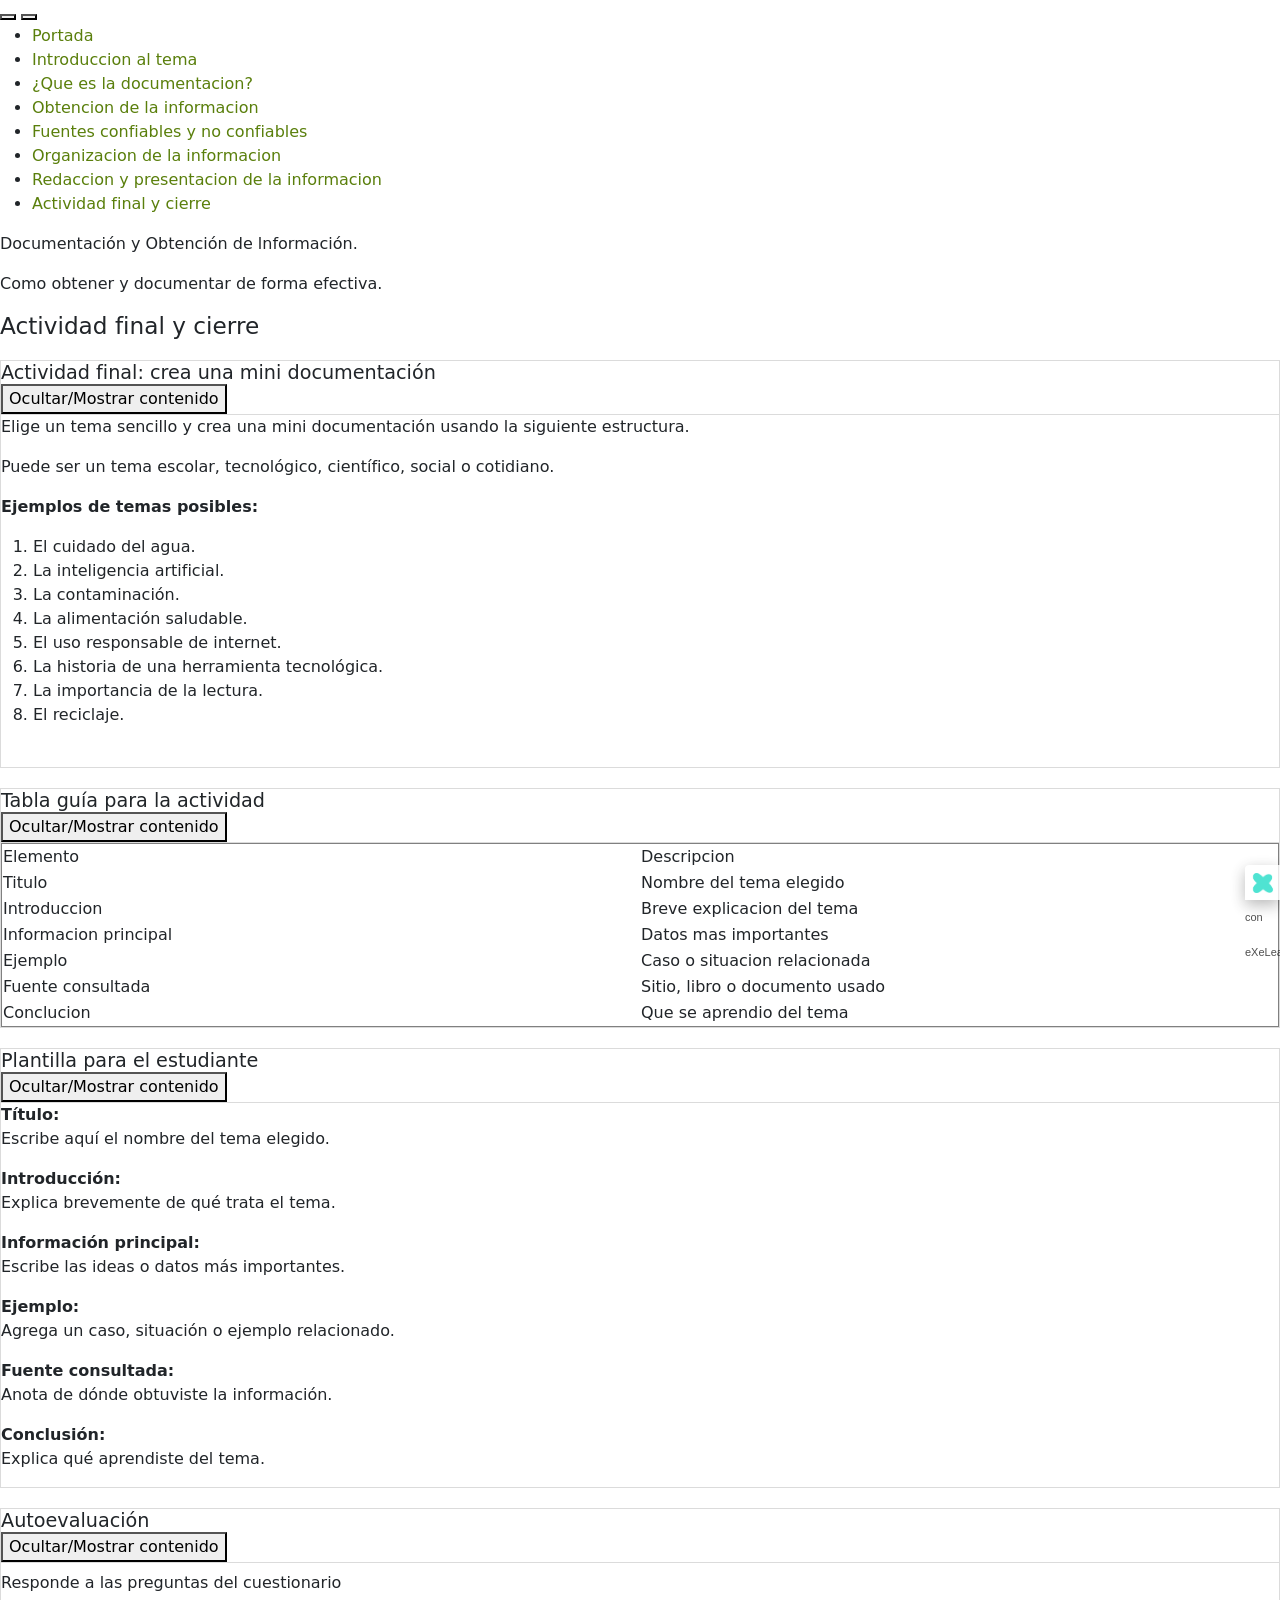
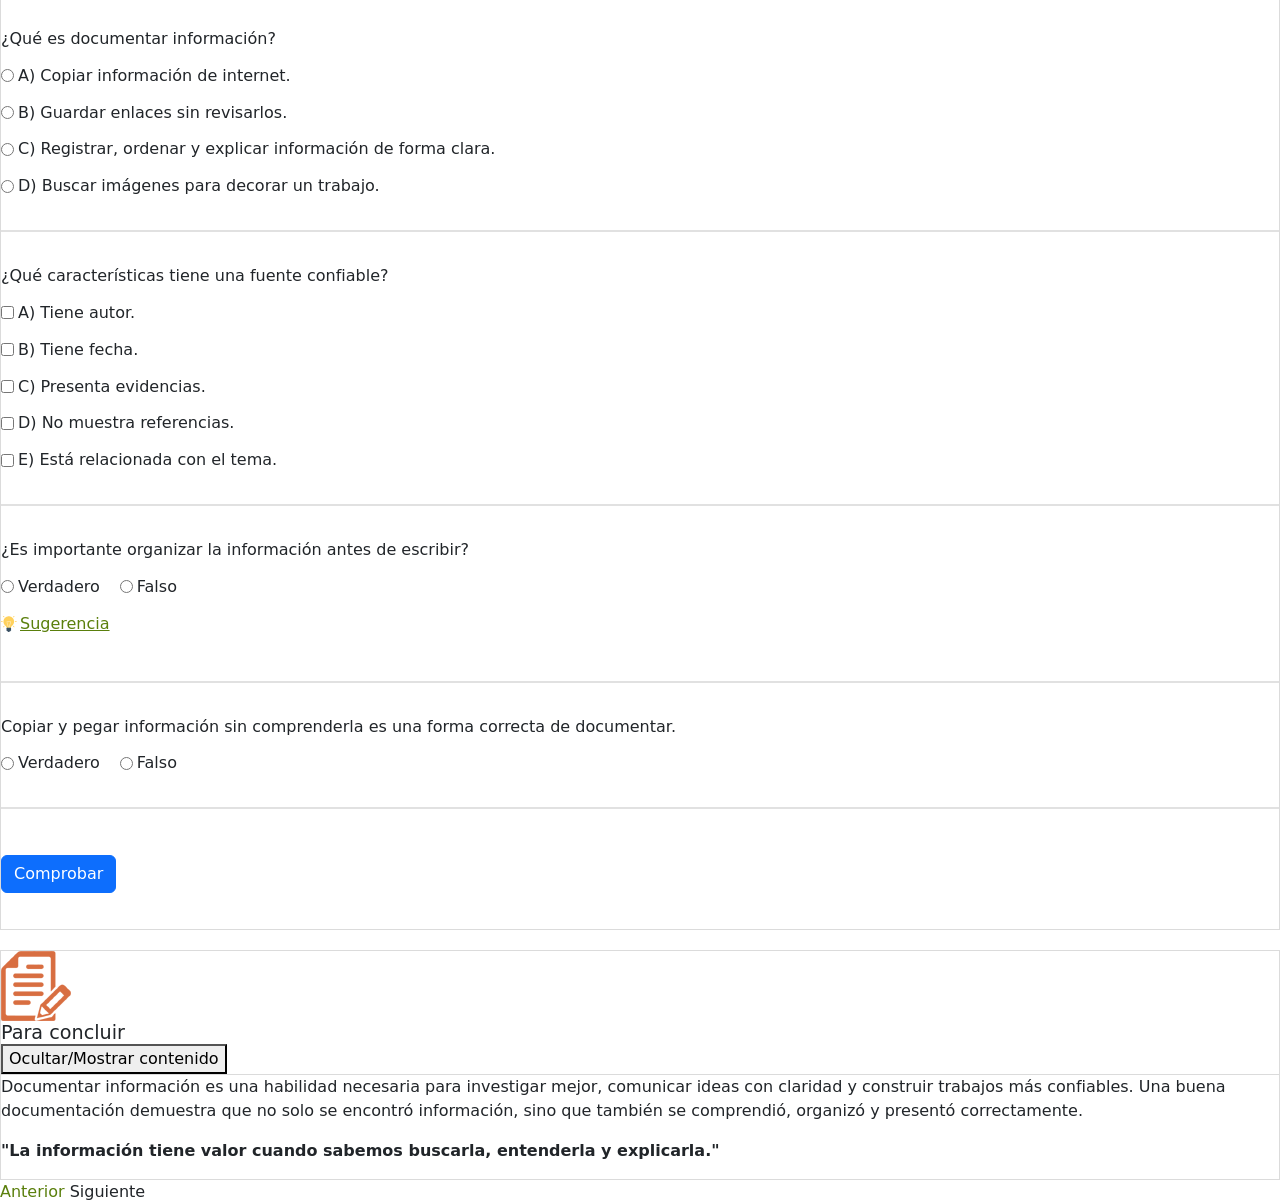
==== html/actividad-final-y-cierre.html @ b22959d7 "first commit" ====
<!DOCTYPE html>
<html lang="es" id="exe-page-1780616570704-4vpmzthog">
<head>
<meta charset="utf-8">
<meta name="generator" content="eXeLearning v4.0.0">
<meta name="viewport" content="width=device-width, initial-scale=1">
<title>Actividad final y cierre | Documentación y Obtención de lnformación. </title>
<link rel="icon" type="image/x-icon" href="../libs/favicon.ico">
<meta name="description" content="Explicar la importancia de la documentación y la obtención de información, mostrando cómo identificar fuentes confiables, organizar datos relevantes y transformar la información encontrada en conocimiento útil.">
<script>document.querySelector("html").classList.add("js");</script><script src="../libs/jquery/jquery.min.js"> </script><script src="../libs/common_i18n.js"> </script><script src="../libs/common.js"> </script><script src="../libs/exe_export.js"> </script><script src="../libs/bootstrap/bootstrap.bundle.min.js"> </script><link rel="stylesheet" href="../libs/bootstrap/bootstrap.min.css">
<script src="../idevices/text/text.js"></script><link rel="stylesheet" href="../idevices/text/text.css">
<script src="../idevices/form/form.js"></script><link rel="stylesheet" href="../idevices/form/form.css">
<link rel="stylesheet" href="../content/css/base.css"><script src="../theme/style.js"> </script><link rel="stylesheet" href="../theme/style.css">
</head>
<body class="exe-export exe-web-site">
<script>document.body.className+=" js"</script>
<div class="exe-content exe-export pre-js siteNav-hidden"><a href="#page-1780616570704-4vpmzthog" id="skipNav">Skip to content</a> <nav id="siteNav">
<ul>
<li> <a href="../index.html" class="main-node no-ch">Portada</a>
</li>
<li> <a href="../html/introduccion-al-tema.html" class="no-ch">Introduccion al tema</a>
</li>
<li> <a href="../html/que-es-la-documentacion.html" class="no-ch">¿Que es la documentacion?</a>
</li>
<li> <a href="../html/obtencion-de-la-informacion.html" class="no-ch">Obtencion de la informacion</a>
</li>
<li> <a href="../html/fuentes-confiables-y-no-confiables.html" class="no-ch">Fuentes confiables y no confiables</a>
</li>
<li> <a href="../html/organizacion-de-la-informacion.html" class="no-ch">Organizacion de la informacion</a>
</li>
<li> <a href="../html/redaccion-y-presentacion-de-la-informacion.html" class="no-ch">Redaccion y presentacion de la informacion</a>
</li>
<li class="active"> <a href="../html/actividad-final-y-cierre.html" class="active no-ch">Actividad final y cierre</a>
</li>
</ul>
</nav><main id="page-1780616570704-4vpmzthog" class="page"> 
<header class="main-header">
<div class="package-header"><p class="package-title">Documentación y Obtención de lnformación. </p>
<p class="package-subtitle">Como obtener y documentar de forma efectiva. </p></div>
<div class="page-header"><h1 class="page-title">Actividad final y cierre</h1></div>
</header><div id="page-content-page-1780616570704-4vpmzthog" class="page-content">
<article id="block-1780633605404-v52jnptwv" class="box">
<header class="box-head no-icon">
<h1 class="box-title">Actividad final: crea una mini documentación</h1>
<button class="box-toggle box-toggle-on" title="Toggle content">
<span>Toggle content</span>
</button></header>
<div class="box-content">
<div id="idevice-1780633605403-porc9gojo" class="idevice_node text" data-idevice-path="../idevices/text/" data-idevice-type="text" data-idevice-component-type="json" data-idevice-json-data="{&quot;ideviceId&quot;:&quot;idevice-1780633605403-porc9gojo&quot;}">
<div class="exe-text-template">
    <p>Elige un tema sencillo y crea una mini documentación usando la siguiente estructura.</p>
<p>Puede ser un tema escolar, tecnológico, científico, social o cotidiano.</p>
<p><strong>Ejemplos de temas posibles:</strong></p>
<ol>
<li>El cuidado del agua.</li>
<li>La inteligencia artificial.</li>
<li>La contaminación.</li>
<li>La alimentación saludable.</li>
<li>El uso responsable de internet.</li>
<li>La historia de una herramienta tecnológica.</li>
<li>La importancia de la lectura.</li>
<li>El reciclaje.<br /> </li>
</ol>
</div>
</div>
</div>
</article><article id="block-1780633680392-smtn3oylp" class="box">
<header class="box-head no-icon">
<h1 class="box-title">Tabla guía para la actividad</h1>
<button class="box-toggle box-toggle-on" title="Toggle content">
<span>Toggle content</span>
</button></header>
<div class="box-content">
<div id="idevice-1780633680384-37hdh3g3k" class="idevice_node text" data-idevice-path="../idevices/text/" data-idevice-type="text" data-idevice-component-type="json" data-idevice-json-data="{&quot;ideviceId&quot;:&quot;idevice-1780633680384-37hdh3g3k&quot;}">
<div class="exe-text-template">
    <table style="width: 100%;" border="1">
<tbody>
<tr>
<td style="width: 49.9147%;">Elemento</td>
<td style="width: 49.9147%;">Descripcion</td>
</tr>
<tr>
<td style="width: 49.9147%;">Titulo</td>
<td style="width: 49.9147%;">Nombre del tema elegido</td>
</tr>
<tr>
<td style="width: 49.9147%;">Introduccion</td>
<td style="width: 49.9147%;">Breve explicacion del tema</td>
</tr>
<tr>
<td style="width: 49.9147%;">Informacion principal</td>
<td style="width: 49.9147%;">Datos mas importantes</td>
</tr>
<tr>
<td style="width: 49.9147%;">Ejemplo</td>
<td style="width: 49.9147%;">Caso o situacion relacionada</td>
</tr>
<tr>
<td style="width: 49.9147%;">Fuente consultada</td>
<td style="width: 49.9147%;">Sitio, libro o documento usado</td>
</tr>
<tr>
<td style="width: 49.9147%;">Conclucion</td>
<td style="width: 49.9147%;">Que se aprendio del tema</td>
</tr>
</tbody>
</table>
</div>
</div>
</div>
</article><article id="block-1780633797074-uyuqo68bj" class="box">
<header class="box-head no-icon">
<h1 class="box-title">Plantilla para el estudiante</h1>
<button class="box-toggle box-toggle-on" title="Toggle content">
<span>Toggle content</span>
</button></header>
<div class="box-content">
<div id="idevice-1780633797073-jsxhlzqa9" class="idevice_node text" data-idevice-path="../idevices/text/" data-idevice-type="text" data-idevice-component-type="json" data-idevice-json-data="{&quot;ideviceId&quot;:&quot;idevice-1780633797073-jsxhlzqa9&quot;}">
<div class="exe-text-template">
    <p><strong>Título:</strong><br />Escribe aquí el nombre del tema elegido.</p>
<p><strong>Introducción:</strong><br />Explica brevemente de qué trata el tema.</p>
<p><strong>Información principal:</strong><br />Escribe las ideas o datos más importantes.</p>
<p><strong>Ejemplo:</strong><br />Agrega un caso, situación o ejemplo relacionado.</p>
<p><strong>Fuente consultada:</strong><br />Anota de dónde obtuviste la información.</p>
<p><strong>Conclusión:</strong><br />Explica qué aprendiste del tema.</p>
</div>
</div>
</div>
</article><article id="block-1780633851874-mj1jime3n" class="box">
<header class="box-head no-icon">
<h1 class="box-title">Autoevaluación</h1>
<button class="box-toggle box-toggle-on" title="Toggle content">
<span>Toggle content</span>
</button></header>
<div class="box-content">
<div id="idevice-1780633851871-ic6fffc91" class="idevice_node form" data-idevice-path="../idevices/form/" data-idevice-type="form" data-idevice-component-type="json" data-idevice-json-data="{&quot;ideviceId&quot;:&quot;idevice-1780633851871-ic6fffc91&quot;,&quot;evaluation&quot;:false,&quot;evaluationID&quot;:&quot;a6e4c519-b3cd-446b-b4f0-3c8caa23bd8f&quot;,&quot;repeatActivity&quot;:true,&quot;isScorm&quot;:0,&quot;textButtonScorm&quot;:&quot;Guardar la puntuación&quot;,&quot;weighted&quot;:100,&quot;msgs&quot;:{&quot;msgScoreScorm&quot;:&quot;La puntuación no se puede guardar porque esta página no forma parte  de un paquete SCORM.&quot;,&quot;msgYouScore&quot;:&quot;Tu puntuación es&quot;,&quot;msgScore&quot;:&quot;Puntuación&quot;,&quot;msgWeight&quot;:&quot;Peso&quot;,&quot;msgYouLastScore&quot;:&quot;La última puntuación guardada es&quot;,&quot;msgOnlySaveScore&quot;:&quot;¡Solo puede guardar la puntuación una vez!&quot;,&quot;msgOnlySave&quot;:&quot;Solo puede guardar una vez&quot;,&quot;msgOnlySaveAuto&quot;:&quot;Su puntuación se guardará después de cada pregunta. Solo puede jugar una vez.&quot;,&quot;msgSaveAuto&quot;:&quot;Su puntuación se guardará automáticamente después de cada pregunta.&quot;,&quot;msgSeveralScore&quot;:&quot;Puede guardar la puntuación tantas veces como quiera&quot;,&quot;msgPlaySeveralTimes&quot;:&quot;Puede realizar esta actividad cuantas veces quiera&quot;,&quot;msgActityComply&quot;:&quot;Ya ha realizado esta actividad.&quot;,&quot;msgUncompletedActivity&quot;:&quot;Actividad no completada&quot;,&quot;msgSuccessfulActivity&quot;:&quot;Actividad superada. Puntuación: %s&quot;,&quot;msgUnsuccessfulActivity&quot;:&quot;Actividad no superada. Puntuación: %s&quot;,&quot;msgTypeGame&quot;:&quot;Formulario&quot;,&quot;msgStartGame&quot;:&quot;Pulsa aquí para empezar&quot;,&quot;msgTime&quot;:&quot;Tiempo por pregunta&quot;,&quot;msgSaveScore&quot;:&quot;Guardar la puntuación&quot;,&quot;msgResult&quot;:&quot;Resultado&quot;,&quot;msgCheck&quot;:&quot;Comprobar&quot;,&quot;msgReset&quot;:&quot;Reiniciar&quot;,&quot;msgShowAnswers&quot;:&quot;Mostrar respuestas&quot;,&quot;msgTestResultPass&quot;:&quot;¡Felicidades! Has pasado la prueba&quot;,&quot;msgTestResultNotPass&quot;:&quot;Lo siento. Has fallado la prueba&quot;,&quot;msgTrueFalseHelp&quot;:&quot;Di si la afirmación es verdadera o falsa&quot;,&quot;msgDropdownHelp&quot;:&quot;Elige la respuesta correcta entre las opciones propuestas&quot;,&quot;msgFillHelp&quot;:&quot;Rellena los espacios en blanco con la palabra apropiada&quot;,&quot;msgSingleSelectionHelp&quot;:&quot;Opción múltiple con solo una respuesta correcta&quot;,&quot;msgMultipleSelectionHelp&quot;:&quot;Opción múltiple con varias respuestas correctas&quot;,&quot;msgPlayStart&quot;:&quot;Pulsa aquí para empezar&quot;,&quot;msgTrue&quot;:&quot;Verdadero&quot;,&quot;msgFalse&quot;:&quot;Falso&quot;,&quot;msgNext&quot;:&quot;Siguiente&quot;,&quot;msgPrevious&quot;:&quot;Anterior&quot;,&quot;msgSuggestion&quot;:&quot;Sugerencia&quot;},&quot;id&quot;:&quot;idevice-1780633851871-ic6fffc91&quot;,&quot;questionsRandom&quot;:false,&quot;percentageQuestions&quot;:&quot;100&quot;,&quot;time&quot;:&quot;0&quot;,&quot;eXeFormInstructions&quot;:&quot;&lt;p&gt;Responde a las preguntas del cuestionario&lt;/p&gt;&quot;,&quot;questionsData&quot;:[{&quot;id&quot;:&quot;1780634004668-GSTP7&quot;,&quot;activityType&quot;:&quot;selection&quot;,&quot;baseText&quot;:&quot;&lt;p&gt;¿Qué es documentar información?&lt;/p&gt;&quot;,&quot;feedbackRight&quot;:&quot;Correcto. Documentar implica dar orden, claridad y sentido a la información.&quot;,&quot;feedbackWrong&quot;:&quot;Vuelve a revisar tu respuesta, recuerda que no debes guardar enlaces sin revisar, no solo importa decorar y no debes solo copiar informacion de internet&quot;,&quot;suggestion&quot;:&quot;&quot;,&quot;wrongAnswersValue&quot;:&quot;&quot;,&quot;selectionType&quot;:&quot;single&quot;,&quot;answers&quot;:[{&quot;0&quot;:false,&quot;1&quot;:&quot;A) Copiar información de internet.&quot;},{&quot;0&quot;:false,&quot;1&quot;:&quot;B) Guardar enlaces sin revisarlos.&quot;},{&quot;0&quot;:true,&quot;1&quot;:&quot;C) Registrar, ordenar y explicar información de forma clara.&quot;},{&quot;0&quot;:false,&quot;1&quot;:&quot;D) Buscar imágenes para decorar un trabajo.&quot;}],&quot;answer&quot;:&quot;1&quot;,&quot;capitalization&quot;:false,&quot;strict&quot;:false,&quot;order&quot;:0,&quot;customScore&quot;:1,&quot;time&quot;:0},{&quot;id&quot;:&quot;1780634494526-MHH4R&quot;,&quot;activityType&quot;:&quot;selection&quot;,&quot;baseText&quot;:&quot;&lt;p&gt;¿Qué características tiene una fuente confiable?&lt;/p&gt;&quot;,&quot;feedbackRight&quot;:&quot;Exacto, Una fuente confiable permite verificar la información y entender de dónde proviene.&quot;,&quot;feedbackWrong&quot;:&quot;Recuerda, debes poder verificar de donde sacaste la informacion, y debes saber quien es el autor de esa informacion&quot;,&quot;suggestion&quot;:&quot;&quot;,&quot;wrongAnswersValue&quot;:&quot;&quot;,&quot;selectionType&quot;:&quot;multiple&quot;,&quot;answers&quot;:[{&quot;0&quot;:true,&quot;1&quot;:&quot;A) Tiene autor.&quot;},{&quot;0&quot;:true,&quot;1&quot;:&quot;B) Tiene fecha.&quot;},{&quot;0&quot;:true,&quot;1&quot;:&quot;C) Presenta evidencias.&quot;},{&quot;0&quot;:false,&quot;1&quot;:&quot;D) No muestra referencias.&quot;},{&quot;0&quot;:true,&quot;1&quot;:&quot;E) Está relacionada con el tema.&quot;}],&quot;answer&quot;:&quot;1&quot;,&quot;capitalization&quot;:false,&quot;strict&quot;:false,&quot;order&quot;:0,&quot;customScore&quot;:1,&quot;time&quot;:0},{&quot;id&quot;:&quot;1780634597652-X29CC&quot;,&quot;activityType&quot;:&quot;true-false&quot;,&quot;baseText&quot;:&quot;&lt;p&gt;¿Es importante organizar la información antes de escribir?&lt;/p&gt;&quot;,&quot;feedbackRight&quot;:&quot;Exacto, una  buena documentacion organiza su informacion de forma entendible&quot;,&quot;feedbackWrong&quot;:&quot;Recuerda que debemos organizar la informacion documentada de forma entendible&quot;,&quot;suggestion&quot;:&quot;una buena documentacion pasa por un proceso clave en el cual le damos forma en una estructura.&quot;,&quot;wrongAnswersValue&quot;:&quot;&quot;,&quot;selectionType&quot;:&quot;single&quot;,&quot;answers&quot;:[],&quot;answer&quot;:&quot;0&quot;,&quot;capitalization&quot;:false,&quot;strict&quot;:false,&quot;order&quot;:0,&quot;customScore&quot;:1,&quot;time&quot;:0},{&quot;id&quot;:&quot;1780634646083-YMS5B&quot;,&quot;activityType&quot;:&quot;true-false&quot;,&quot;baseText&quot;:&quot;&lt;p&gt;Copiar y pegar información sin comprenderla es una forma correcta de documentar.&lt;/p&gt;&quot;,&quot;feedbackRight&quot;:&quot;Documentar requiere comprender, explicar con palabras propias y mencionar las fuentes utilizadas.&quot;,&quot;feedbackWrong&quot;:&quot;Documentar requiere comprender, explicar con palabras propias y mencionar las fuentes utilizadas.&quot;,&quot;suggestion&quot;:&quot;&quot;,&quot;wrongAnswersValue&quot;:&quot;&quot;,&quot;selectionType&quot;:&quot;single&quot;,&quot;answers&quot;:[],&quot;answer&quot;:&quot;0&quot;,&quot;capitalization&quot;:false,&quot;strict&quot;:false,&quot;order&quot;:0,&quot;customScore&quot;:1,&quot;time&quot;:0}],&quot;passRate&quot;:5,&quot;addBtnAnswers&quot;:true,&quot;eXeIdeviceTextAfter&quot;:&quot;&quot;,&quot;showSlider&quot;:false}" data-idevice-template="form.html">
<div class="exe-form-container">
  <div class="game-evaluation-ids js-hidden" data-id="idevice-1780633851871-ic6fffc91" data-evaluationb="false" data-evaluationid="a6e4c519-b3cd-446b-b4f0-3c8caa23bd8f"></div>
            <div id="frmMainContainer-idevice-1780633851871-ic6fffc91" class="form-IDevice" data-id="idevice-1780633851871-ic6fffc91">
                <div class="form-Data js-hidden">{}</div>
                <div class="form-instructions"><p>Responde a las preguntas del cuestionario</p></div>
                <div class="FRMP-GameScoreBoard" style="display:none;">
                    <div>
                        <strong><span class="sr-av">Tiempo por pregunta:</span></strong>
                        <span id="frmPTime-idevice-1780633851871-ic6fffc91">00:00</span>
                    </div>
                </div>
                <div class="FRMP-StartGame" id="frmStartGameDiv-idevice-1780633851871-ic6fffc91" style="display:none;">
                      <button  id="frmStartGame-idevice-1780633851871-ic6fffc91" type="button" class="btn btn-primary">Pulsa aquí para empezar</button>
                </div>
                <div class="form-body" id="frmBody-idevice-1780633851871-ic6fffc91" style="display:block;">
                    <div class="FRMP-Questions">
                        <div id="form-questions-idevice-1780633851871-ic6fffc91" > </div>
                        <div id="frmCover-idevice-1780633851871-ic6fffc91" class="FRMP-Cover"> </div>
                    </div>
                    <div id="resultsContainer-idevice-1780633851871-ic6fffc91" class="form-results-container inline">
                        <div id="form-score-idevice-1780633851871-ic6fffc91" class="score-text">Puntuación.</div>
                        <div id="form-result-test-idevice-1780633851871-ic6fffc91" class="score-text phrase-score"></div>
                    </div>
                    <div class="form-buttons-container inline">
                        <input id="form-button-check-idevice-1780633851871-ic6fffc91" class="btn btn-primary" type="button" value="Comprobar"
                            data-id="idevice-1780633851871-ic6fffc91" data-pass-rate="" />
                        <input id="form-button-reset-idevice-1780633851871-ic6fffc91" type="button" value="Reiniciar"
                            data-id="idevice-1780633851871-ic6fffc91" class="btn btn-primary"  style="display:none" />
                        <input id="form-button-show-answers-idevice-1780633851871-ic6fffc91" class="btn btn-primary" type="button" value="Mostrar respuestas"
                            data-id="idevice-1780633851871-ic6fffc91" style="display: " />

                    </div>
                </div>
                <div class="Games-BottonContainer">
                    <div class="Games-GetScore">
                        <input id="frmPSendScore-idevice-1780633851871-ic6fffc91" type="button" value="Guardar la puntuación" class="feedbackbutton Games-SendScore" style="display:none"/> <span class="Games-RepeatActivity"></span>
                    </div>
                </div>
                
            </div>
            <div class="questionsMedia" style="display:none"></div>
            
</div>
</div>
</div>
</article><article id="block-1780634695864-8isxln96o" class="box">
<header class="box-head">
<div class="box-icon exe-icon">
<img src="../theme/icons/activity.png" alt="">
</div>
<h1 class="box-title">Para concluir</h1>
<button class="box-toggle box-toggle-on" title="Toggle content">
<span>Toggle content</span>
</button></header>
<div class="box-content">
<div id="idevice-1780634695862-pba7g5p6n" class="idevice_node text" data-idevice-path="../idevices/text/" data-idevice-type="text" data-idevice-component-type="json" data-idevice-json-data="{&quot;ideviceId&quot;:&quot;idevice-1780634695862-pba7g5p6n&quot;}">
<div class="exe-text-template">
    <p>Documentar información es una habilidad necesaria para investigar mejor, comunicar ideas con claridad y construir trabajos más confiables. Una buena documentación demuestra que no solo se encontró información, sino que también se comprendió, organizó y presentó correctamente.</p>
<p><strong>"La información tiene valor cuando sabemos buscarla, entenderla y explicarla."</strong></p>
</div>
</div>
</div>
</article>
</div></main><div class="nav-buttons">
<a href="../html/redaccion-y-presentacion-de-la-informacion.html" title="Anterior" class="nav-button nav-button-left"><span>Anterior</span></a>
<span class="nav-button nav-button-right" aria-hidden="true"><span>Siguiente</span></span>
</div>
<footer id="siteFooter"><div id="siteFooterContent"></div></footer>
</div>
<p id="made-with-eXe"> <a href="https://exelearning.net/" target="_blank" rel="noopener"> <span>Creado con eXeLearning <span>(nueva ventana)</span></span></a></p>
</body>
</html>
---- idevices/text/text.css ----
/* Text iDevice (export CSS) */
.exe-text-activity > div {
    display: flow-root;
}

.exe-text-activity div.inline {
    display: flex;
}

.exe-text-activity div.inline dt {
    margin: 0 0 0 auto;
}

.exe-text-activity div.inline dd {
    margin-left: 10px;
}

.idevice_node.text .iDevice_buttons.feedback-button {
    margin-bottom: 1em;
}
---- idevices/form/form.css ----
/* Form iDevice (export CSS) */

.form-IDevice .inline {
    display: flex;
    justify-content: flex-start;
    align-items: center;
}

.true-false-radio-buttons-container,
.button-response-form {
    margin-top: 0.8em;
}

.form-IDevice .QuestionLabel_actionButton {
    display: none;
}

.form-IDevice .form-instructions {
    margin-top: .5em;
    overflow: auto;
}

.form-IDevice .form-buttons-container {
    margin-top: 10px;
    padding-top: 20px;
    padding-bottom: 20px;
    display: flex;
    justify-content: flex-start;
    align-items: center;
    gap: 0.6em;
}

.form-IDevice .form-results-container {
    padding: 5px 60px 5px;
    justify-content: center;
    flex-direction: row;
    align-items: center;
    flex-wrap: wrap;
    gap: 0.5em;
    font-size: 18px;
}

.form-IDevice ul.FRMP-PREVIEW {
    min-height: 50px;
    list-style-type: none;
    padding: 0;
    margin: 0;
}

.form-IDevice ul.FRMP-PREVIEW>li {
    padding: 0;
    margin: .5em 0;
}



.form-IDevice ul.FRMP-PREVIEW .FormView_question {
    padding: .5em 0;
    overflow: auto;
    clear: both;
}

.form-IDevice ul.FRMP-PREVIEW .FormView_question::after {
    content: "";
    display: table;
    clear: both;
}

.form-IDevice ul.FRMP-PREVIEW .FormView_question .activity-title {
    display: none;
}

.form-IDevice ul.FRMP-PREVIEW .FormView_question:nth-child(even) {
    background: none;
}

.form-IDevice .FormViewContainer {
    overflow: auto;
    clear: both;
}

.form-IDevice .FormViewContainer::after {
    content: "";
    display: table;
    clear: both;
}

.form-IDevice .FormViewContainer>div[title] {
    overflow: auto;
    clear: both;
}

.form-IDevice .FormViewContainer>div[title]::after {
    content: "";
    display: table;
    clear: both;
}

.FormView_question .selection-buttons-container input[type="radio"],
.FormView_question .selection-buttons-container input[type="checkbox"],
.form-IDevice ul.FRMP-PREVIEW .FormView_question input[type="radio"],
.form-IDevice ul.FRMP-PREVIEW .FormView_question input[type="checkbox"] {
    margin-right: 4px !important;
}

.form-IDevice ul.FRMP-PREVIEW {
    gap: var(--margin-s);
    display: flex;
    flex-direction: column;
}

.form-IDevice ul.FRMP-PREVIEW>li {
    padding: var(--margin-m);
    border-radius: var(--radius);
    color: var(--body-text-color);
}

.form-IDevice ul.FRMP-PREVIEW>li div[class*="QuestionLabel"] {
    border-radius: 50%;
}

.form-IDevice ul.FRMP-PREVIEW>li p {
    margin-block: var(--margin-s);
}

.form-IDevice .score-text {
    width: -webkit-fill-available;
    text-align: center;
    padding: 5px;
}

.form-IDevice .score-text.pass-test {
    color: green;
}

.form-IDevice .score-text.fail-test {
    color: red
}

.form-IDevice .score-text.number-score {
    padding: 15 0 10px 0;
}

.form-IDevice .score-text.number-score-alone {
    border-radius: var(--radius);
    padding: 15px 0px;
    margin-top: 10px;
    background-color: var(--verde-cl);
}

.form-IDevice .score-text.phrase-score {
    font-weight: 450;
    padding: 0;
}

.form-IDevice .true-false-radio-buttons-container label {
    margin-right: 20px;
}

.form-IDevice .inline-icon {
    font-family: var(--icons-ff);
    font-size: 20px;
    color: rgba(90, 127, 12, 0.4);
    margin: 0 5px;
}

.form-IDevice .inline-icon:hover {
    color: var(--dark-exe-color);
}

.form-IDevice .inline-icon.help-icon {
    cursor: help;
    float: right;
}

.form-IDevice [id^="questionTopBar"] {
    overflow: auto;
    clear: both;
}

.form-IDevice [id^="questionTopBar"]::after {
    content: "";
    display: table;
    clear: both;
}

.form-IDevice .FormViewContainer input.fillInput {
    margin: 6px 2px !important;
    max-width: 120px !important;
}

.form-IDevice .FormViewContainer select.dropdownSelect {
    margin: 6px 0 !important;
}


select.dropdownSelect {
    padding-right: 1.5em;

}

.FRMP-GameScoreBoard {
    display: flex;
    justify-content: flex-end;
    align-items: center;
    font-size: 1.4em;
    margin-bottom: 0.5em;
    margin-right: 0.5em;
}

.FRMP-StartGame {
    display: flex;
    justify-content: center;
    align-items: center;
    font-size: 1.2em;
    margin-bottom: 0.5em;
    margin-right: 0.5em;
}

.FRMP-StartGame a {
    text-decoration: none;
}

.FRMP-StartGame a:hover {
    text-decoration: underline;

}

.FRMP-SlideshowContainer {
    position: relative;
    width: 100%;
}


.FRMP-SlideshowWrapper {
    position: relative;
}

.FRMP-SlideshowSlide {
    width: 100%;
    transition: left 0.3s ease-in-out;
}

.FRMP-SlideshowControls {
    display: flex;
    justify-content: space-between;
    align-items: center;
    width: 100%;
    margin: auto;
    margin-bottom: 5px;
    pointer-events: none;
}

.FRMP-SlideshowControl {
    width: 32px;
    height: 32px;
    display: flex;
    align-items: center;
    justify-content: center;
    pointer-events: auto;
    transition: background 0.2s ease;
    padding: 0;
}

.FRMP-SlideshowControl img {
    width: 100%;
    height: 100%;
}

.FRMP-SlideshowControl:hover {
    background: rgba(255, 255, 255, 0.9);
}

.FRMP-SlideNumber {
    display: block;
    font-size: 1.1em;
}

.FRMP-Questions {
    position: relative;
}

.FRMP-Cover {
    position: absolute;
    top: 3em;
    left: 0;
    width: 100%;
    height: 100%;
    background: rgba(255, 255, 255, 0.1);
    display: none;

}

.Games-BottonContainer {
    align-items: center;
    display: flex;
    justify-content: flex-end;
    margin: 0.1em auto;
    padding: 0;
    width: 100%;
}

.Games-GetScore input[type=button] {
    padding: 0.3em 0.5em;
    margin-right: .5em;
    width: auto;
}

.Games-GetScore span {
    display: block;
}

.Games-BottonContainer {
    margin: 0;
    padding: 0;
    width: 100%;
}

.Games-BottonContainer * {
    margin: 0;
    padding: 0;
}


.Games-GetScore {
    align-items: center;
    display: flex;
    justify-content: center;
    width: 100%;
    margin-top: 1em
}


.Games-GetScore span {
    display: block;
}

.Games-ReportIconDiv {
    display: flex;
    justify-content: flex-start;
    align-items: center;
    gap: 0.1em;
    width: 100%;
    margin-bottom: 6px;

}

.Games-ReportIconDiv img {
    width: 16px;
    height: 16px;
    display: block;
}

.Games-ReportIconDiv span {
    font-size: 0.9em;
}

/* Feedback messages styles */
.form-feedback-message {
    margin-top: 1em;
    padding: 1em 1.2em;
    border-radius: var(--radius, 8px);
    font-size: 1em;
    line-height: 1.5;
    box-shadow: 0 2px 4px rgba(0, 0, 0, 0.1);
}

.form-feedback-correct {
    background-color: #d4edda;
    color: #155724;
    border-left: 4px solid #28a745;
}

.form-feedback-wrong {
    background-color: #f8d7da;
    color: #721c24;
    border-left: 4px solid #dc3545;
}

/* Suggestion styles */
.FRMP-Suggestion {
    margin: 0 0 1em 1em;
    background: #e1f1f9;
    color: #2b627d;
    border: 1px solid #c9edf4;
    border-radius: 4px;
    padding: 0.7em;
}

.FRMP-ShowSuggestion {
    display: inline-flex;
    align-items: center;
    gap: 3px;
    margin: 0.8em 0 0.8em 0;
    text-decoration: none;
    color: #2b627d;
    clear: both;
    cursor: pointer;
}

.FRMP-SuggestionIcon {
    display: block;
    width: 16px;
    height: 16px;
}

.FRMP-SuggestionIcon:hover {
    text-decoration: underline;
}

.FRMP-EHidden {
    display: none;
}

/* Question separator line */
.form-question-separator {
    margin-top: 2em;
    margin-bottom: 0;
    border: none;
    border-top: 2px solid #888;
}

.form-IDevice .FormViewContainer img,
.form-IDevice .form-instructions img {
    max-width: 100%;
    height: auto;
}

.form-IDevice .FormViewContainer img[style*="float"],
.form-IDevice .form-instructions img[style*="float"] {
    max-width: 60%;
}
---- content/css/base.css ----
.exe-content{
  background: #fff;
}

.exe-content .page-title{
  font-size: 1.45em;
}

.exe-content .box{
  margin-top: 20px;
  border: 1px solid #dbdbdb;
}

.exe-content .box-head {
  border-bottom: 1px solid #dbdbdb;
}

.exe-export .no-header .box-head {
  border-bottom: 0;
}

.exe-content .box-head .box-title {
  margin: 0;
  font-size: 1.2em;
}

.exe-content a{
  color: #5a7f0c;
}

.exe-content a:hover,
.exe-content a:focus{
  color: #71a300;
}

.exe-content h2{
  font-size: 1.45em;
}
.exe-content h3{
  font-size: 1.35em;
}
.exe-content h4{
  font-size: 1.25em;
}
.exe-content h5{
  font-size: 1.15em;
}

.exe-content a {
    text-decoration: none
}

.exe-content a:hover,
.exe-content a:focus {
    text-decoration: underline
}

/* Underlined links */
.box-content a {
    text-decoration: underline;
}
.box-content a:hover {
    text-decoration: none;
}
.box-content a:focus {
    text-decoration: underline;
}

@media print {
    .external-iframe-src {
        display: block !important;
        margin: 2em 0;
        font-size: .95em;
        text-align: center
    }

    #made-with-eXe {
        display: none
    }
}

.external-iframe {
    border: 0
}

.pre-code {
    background: #112C4A;
    color: #E7ECF1;
    font-family: Monaco, Courier, monospace;
    border-radius: 9px;
    font-size: 12px;
    margin: 2em 1em;
    overflow: auto;
    padding: 20px
}

.exe-dl {
    margin-bottom: 2em;
    margin-left: 1.5em
}

.exe-dl dt {
    font-weight: bold
}

.exe-dl dd {
    margin: 1em 1.5em
}

.js .exe-dl dt {
    margin: 1.2em 0 0 0
}

.exe-dl dt a {
    text-decoration: underline
}

.exe-dl .icon {
    font-family: Arial, sans-serif;
    display: block;
    width: 20px;
    height: 20px;
    font-size: 16px;
    margin-right: 1em;
    line-height: 20px;
    text-align: center;
    float: left;
    border-radius: 2px;
    position: relative
}

@media all and (min-width: 1px) {
    .exe-dl dt a {
        align-items: center;
        display: flex;
        text-decoration: none
    }

    .exe-dl .icon {
        height: 18px;
        line-height: 18px;
        width: 18px;
        padding: 1px;
        font: 18px monospace;
        font-weight: bold;
        display: flex;
        justify-content: center;
        align-items: center
    }
}

.exe-dl-toggler {
    height: 20px;
    margin: 1.5em
}

.exe-dl-toggler a {
    margin-left: 0;
    font-weight: bold
}

.js .exe-dl dd {
    display: none;
    padding-left: 0;
    margin: 1em 1em 1em 37px
}

/* Math */
.exe-math {
    display: block;
    margin: 2em 0
}

.exe-math,
.MathJax_Display {
    text-align: left !important
}

.exe-math.position-center,
.position-center .MathJax_Display,
[style*="text-align: center"] .MathJax_Display {
    text-align: center !important
}

.exe-math.position-right,
.position-right .MathJax_Display,
[style*="text-align: right"] .MathJax_Display {
    text-align: right !important
}

.js .show-image .exe-math-code,
.js .show-code .exe-math-img {
    display: none
}

.exe-math-links {
    font-size: .85em
}

.exe-math-inline {
    display: inline;
    margin: 0 .1em !important
}

/* TinyMCE: Images and media */
.exe-figure {
    margin: 2em 0;
    max-width: 100%
}

.position-center {
    margin: 2em auto
}

.position-right {
    margin: 2em 0 2em auto
}

.float-left {
    float: left;
    margin: .5em 1.5em 1em 0
}

.float-right {
    float: right;
    margin: .5em 0 1em 2em
}

.figcaption {
    padding-top: .2em
}

.figcaption.header {
    padding-top: 0;
    padding-bottom: .2em
}

/* TinyMCE templates */
.exe-layout-2-cols,
.exe-layout-3-cols {
    width: 100%
}

.exe-col{
    box-sizing: content-box;
}

.exe-layout-2-cols .exe-col {
    float: left;
    width: 49%
}

.exe-layout-2-cols .exe-col-1 {
    padding-right: 1%
}

.exe-layout-2-cols .exe-col-2 {
    padding-left: 1%
}

.exe-layout-2-30-70 .exe-col {
    width: 69%
}

.exe-layout-2-30-70 .exe-col-1 {
    width: 29%
}

.exe-layout-2-70-30 .exe-col {
    width: 29%
}

.exe-layout-2-70-30 .exe-col-1 {
    width: 69%
}

.exe-layout-3-cols .exe-col {
    float: left;
    width: 32%
}

.exe-layout-3-cols .exe-col-1,
.exe-layout-3-cols .exe-col-2 {
    padding-right: 2%
}

pre.mermaid {
    margin: 1.5em 0;
    text-align: center;
    width: 100%;
    min-width: 200px;
}

/* Blocks */
.exe-block-warning {
    background: #FCF8E3;
    color: #796034;
    border: 1px solid #FAEBCC;
    padding: 0 1em;
    border-radius: 4px
}

p.exe-block-warning {
    padding: 1em
}

.exe-block-alert {
    background: #ffc;
    color: #855000;
    border: 1px solid #FFF099;
    padding: 0 1em;
    border-radius: 4px
}

p.exe-block-alert {
    padding: 1em
}

.exe-block-danger {
    background: #FEF0EF;
    color: #973C3B;
    border: 1px solid #F3DADD;
    padding: 0 1em;
    border-radius: 4px
}

p.exe-block-danger {
    padding: 1em
}

.exe-block-info {
    background: #E1F1F9;
    color: #2B627D;
    border: 1px solid #C9EDF4;
    padding: 0 1em;
    border-radius: 4px
}

p.exe-block-info {
    padding: 1em
}

.exe-block-success {
    background: #E5F3E0;
    color: #336634;
    border: 1px solid #DEEDD1;
    padding: 0 1em;
    border-radius: 4px
}

p.exe-block-success {
    padding: 1em
}

.exe-content .exe-block-warning a,
.exe-content .exe-block-warning a:hover,
.exe-content .exe-block-warning a:focus {
    color: #4F360A
}

.exe-content .exe-block-alert a,
.exe-content .exe-block-alert a:hover,
.exe-content .exe-block-alert a:focus {
    color: #5B2600
}

.exe-content .exe-block-danger a,
.exe-content .exe-block-danger a:hover,
.exe-content .exe-block-danger a:focus {
    color: #6D1211
}

.exe-content .exe-block-info a,
.exe-content .exe-block-info a:hover,
.exe-content .exe-block-info a:focus {
    color: #063853
}

.exe-content .exe-block-success a,
.exe-content .exe-block-success a:hover,
.exe-content .exe-block-success a:focus {
    color: #093C0A
}

div.exe-block-warning,
div.exe-block-alert,
div.exe-block-danger,
div.exe-block-info,
div.exe-block-success {
    margin: 1em 0
}

/* RTL support */
body [dir='rtl'] {
    text-align: start
}

/* Autoclear */
.exe-content .idevice_body,
.exe-clear {
    overflow: auto
}

/* JavaScript on/offf */
.js-hidden {
    display: none;
}

.exe-hidden,
.js-required,
.js .js-hidden,
.exe-mindmap-code {
    display: none
}

.js .js-required {
    display: block
}

.box-toggle {
    display: none;
}

.js .box-toggle {
    display: inline-block;
}

.sr-av,
.js .js-sr-av,
.exe-hidden-accessible,
.js .exe-tooltip-text {
    position: absolute;
    overflow: hidden;
    clip: rect(0 0 0 0);
    clip: rect(0, 0, 0, 0);
    height: 0
}

/* Tables */
.exe-table {
    margin: 2em auto;
    max-width: 100%;
    border: 1px solid #CCC;
    border-collapse: collapse;
    border-spacing: 0
}

.exe-table tr {
    background: #fff
}

.exe-table caption {
    padding: .5em 0;
    text-align: center;
    font-style: italic;
    caption-side: top;
}

.exe-table td,
.exe-table th {
    border: 1px solid #CCC;
    margin: 0;
    padding: 0.5em 1em
}

.exe-table thead {
    background: #ddd;
    color: #000;
    text-align: left
}

.exe-table tr:nth-child(2n-1) td,
.exe-table tbody tr:nth-child(2n-1) th {
    background: #F4F4F4
}

.exe-table tbody tr:nth-child(2n) th {
    background: #F4F4F4
}

.exe-table tbody tr:nth-child(2n-1) th {
    background: #E4E4E4
}

.exe-table thead+tbody tr:nth-child(2n) th {
    background: #fff
}

.exe-table thead+tbody tr:nth-child(2n-1) th {
    background: #F4F4F4
}

.exe-table-minimalist {
    margin: 2em auto;
    border-collapse: collapse
}

.exe-table-minimalist tr {
    background: #fff
}

.exe-table-minimalist thead th {
    color: #000;
    padding: .6em 1.5em .6em .8em;
    border-bottom: 2px solid #CCC;
    text-align: left
}

.exe-table-minimalist td,
.exe-table-minimalist tbody th {
    border-bottom: 1px solid #ccc;
    color: #555;
    padding: .5em 1.5em .5em .8em
}

.exe-table-minimalist tbody tr:hover td,
.exe-table-minimalist tbody tr:hover th {
    color: #222
}

.exe-table-minimalist tr:nth-child(2n-1) td,
.exe-table-minimalist tbody tr:nth-child(2n-1) th {
    background: #F9F9F9
}

.exe-table-minimalist caption {
    text-align: center;
    font-style: italic;
    border-bottom: 2px solid #CCC;
    padding: .6em 0
}

/* Responsive tables */
.exe-table-responsive {
    display: block;
    overflow-x: auto;
    border: none
}

.exe-table-responsive,
.exe-table-responsive th,
.exe-table-responsive tr,
.exe-table-responsive td {
    width: auto !important
}

/* Tooltips */
body .qtip {
    font-size: .85em;
    line-height: 1.5em
}

.qtip .exe-tooltip-text {
    position: relative;
    overflow: auto;
    clip: auto;
    height: auto
}

/* Structured lists */
ol.auto-numbered {
    counter-reset: item
}

.auto-numbered ol {
    counter-reset: item
}

.auto-numbered li {
    display: block
}

.auto-numbered li:before {
    content: counters(item, ".") ".- ";
    counter-increment: item
}

/* Blockquote + Cite */
.exe-quote-cite cite {
    display: block;
    text-align: right;
    margin-top: -.5em
}

/* File information */
.exe-link-data {
    font-size: .8em;
    margin: 0 .2em
}

.exe-link-data abbr {
    cursor: help
}

/* Quote With Authorship */
.styled-qc {
    font-family: Georgia, serif;
    font-style: italic;
    margin: 1.5em 2.5em;
    padding: 0.25em 3.5em;
    position: relative
}

.styled-qc:before {
    display: block;
    content: "\201C";
    font-size: 5em;
    position: absolute;
    left: 0;
    top: -20px
}

/* Responsive design */
iframe,
object,
embed {
    max-width: 100%
}

img,
video {
    max-width: 100%;
    height: auto
}

@media all and (max-width: 992px) {
    .exe-layout-3-cols .exe-col {
        float: none;
        width: 100%;
        padding: 0
    }

    .exe-layout-3-cols .exe-col .exe-figure {
        margin: 2em auto
    }
}

@media all and (max-width: 780px) {
    .styled-qc {
        margin: 1.5em .5em
    }

    .exe-layout-2-cols .exe-col {
        float: none;
        width: 100%;
        padding: 0
    }

    .exe-layout-2-cols .exe-col .exe-figure {
        margin: 2em auto
    }
}

/* Made with eXeLearning */
#made-with-eXe {
    margin: 0;
    position: fixed;
    bottom: 0;
    right: 0
}

#made-with-eXe a {
    text-decoration: none;
    box-shadow: rgba(0, 0, 0, 0.35) 0px 5px 15px;
    border-top-left-radius: 4px;
    color: #222;
    font-size: 11px;
    font-family: Arial, sans-serif;
    line-height: 35px;
    width: 35px;
    height: 35px;
    background: #fff url(../img/exe_powered_logo.png) no-repeat 3px 50%;
    display: block;
    background-size: auto 20px;
    text-decoration: none;
    transition: .5s;
    opacity: .8
}

#made-with-eXe span {
    padding-left: 35px;
    padding-right: 5px
}

#made-with-eXe span span {
    position: absolute;
    overflow: hidden;
    clip: rect(0 0 0 0);
    clip: rect(0, 0, 0, 0);
    height: 0
}

#made-with-eXe a:hover {
    width: auto;
    padding: 0 5px;
    background-position: 5px 50%;
    opacity: 1
}

/* Search bar */
#exe-client-search-reset {
    display: none;
}
#exe-client-search-reset.visible {
    display: inline;
}
.exe-client-search-result{
    padding:0;
    background-color: #FFF3A0;
    color: #1A1A1A;
}

/* Box toggler */
.exe-export article.minimized .box-content{
    display: none;
}

/* BOX no visible */
.exe-export article.novisible.box{
    display: none  !important;
}

/* iDevice no visible */
.exe-export article.box .idevice_node.novisible{
    display: none  !important;
}

/* Teacher mode */
html:not(.mode-teacher) .js .teacher-only {
    display: none !important;
}

/* ========================================
   Architecture v3.1 - Common Theme Overrides
   ========================================
   These rules support the new HTML structure and
   load BEFORE theme-specific styles.
   ======================================== */

/* Navigation: Hide nested sections by default, show active paths */
#siteNav .other-section {
    display: none;
}
#siteNav li.active > .other-section,
#siteNav li.current-page-parent > .other-section {
    display: block;
}

/* Site footer extra section */
#siteFooterExtra {
    margin-bottom: 2em;
    color: #555;
    font-size: 0.95em;
}

/* Skip navigation link */
#skipNav {
    position: fixed;
    top: -50px;
    left: 50%;
    transform: translateX(-50%);
    background-color: #000;
    color: #fff;
    text-align: center;
    font-weight: bold;
    font-size: 0.95em;
    text-decoration: underline;
    padding: 0.5em 1em;
    z-index: 1000;
    display: inline-block;
    box-shadow: 0 2px 5px rgba(0,0,0,0.3);
    outline: 3px solid #fff;
    outline-offset: -3px;
    transition: top 0.3s ease, opacity 0.3s ease;
}

#skipNav:focus {
    top: 5px;
}

/* Print styles for header elements */
@media print {
    body #header,
    body #emptyHeader,
    body #nodeDecoration {
        height: auto !important;
        min-height: 0;
        border: none;
        padding: 0;
    }
    body #headerContent {
        padding-top: 40px;
    }
}
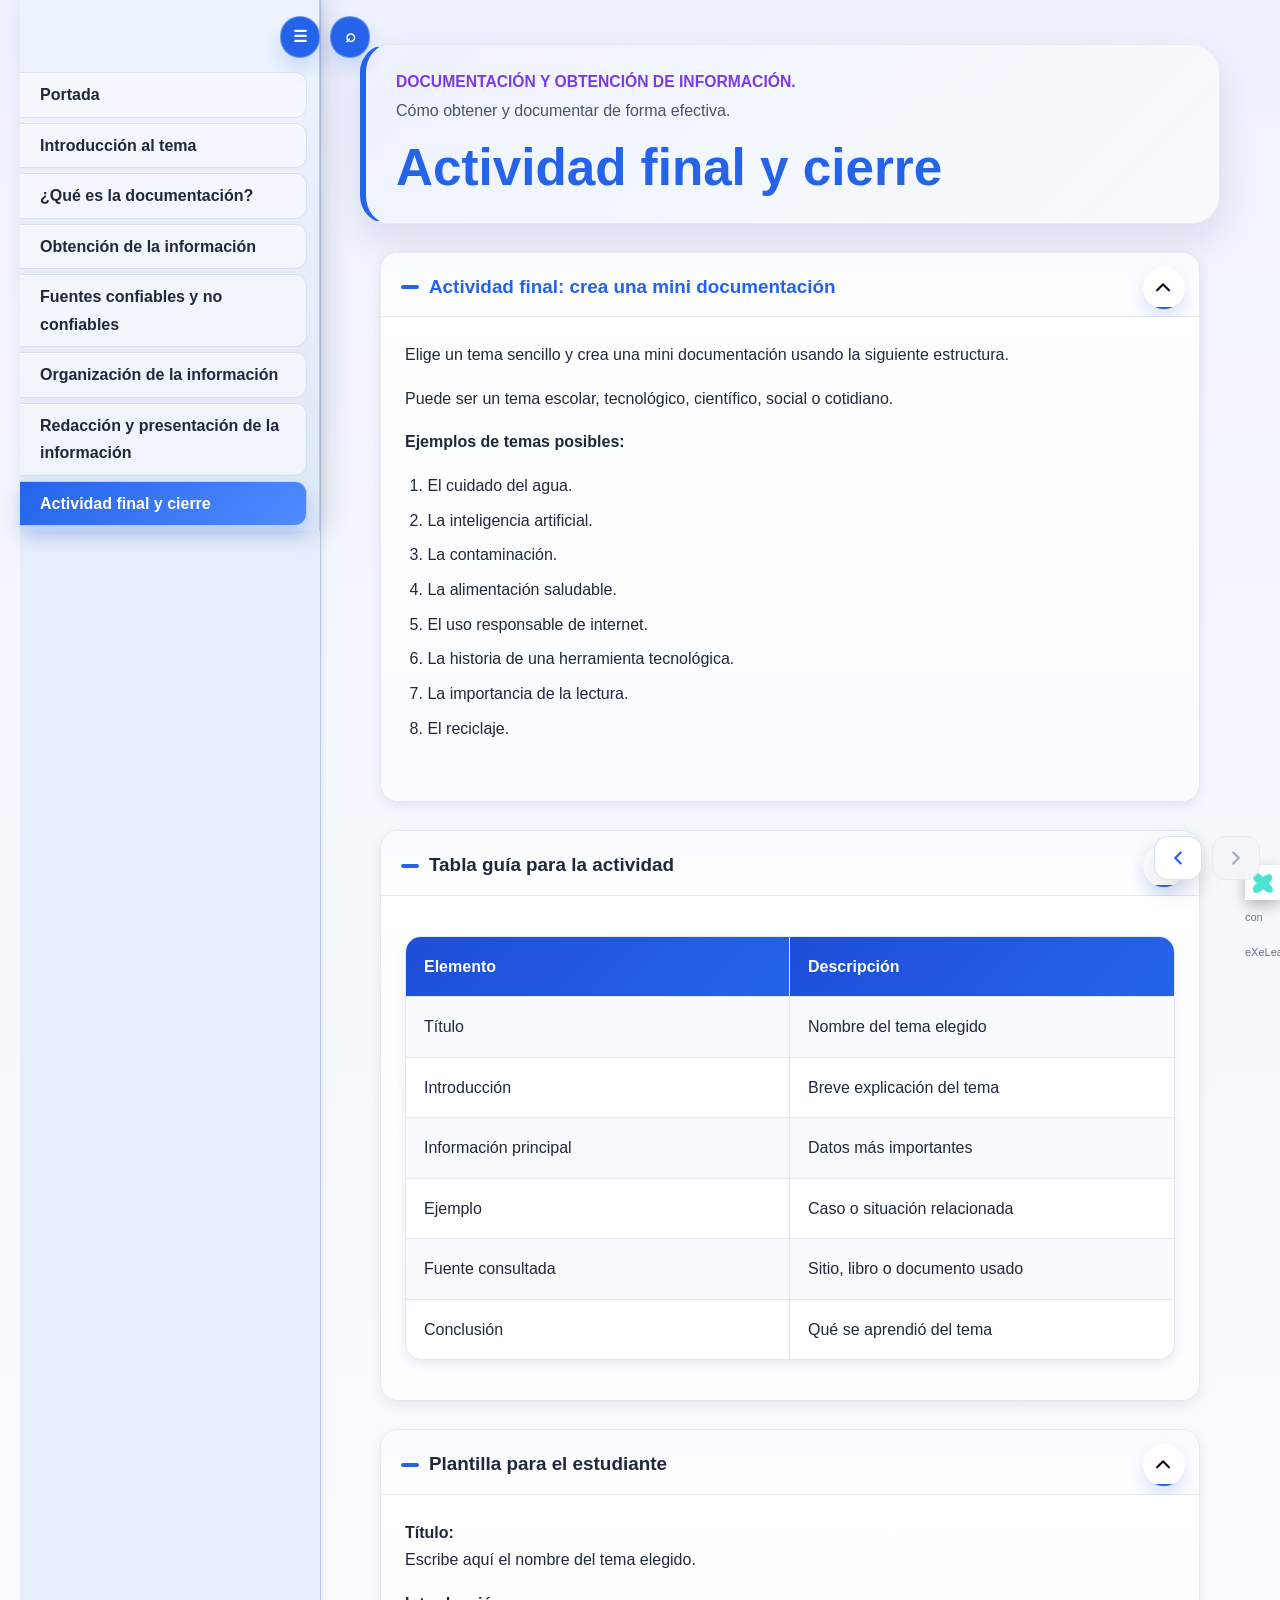
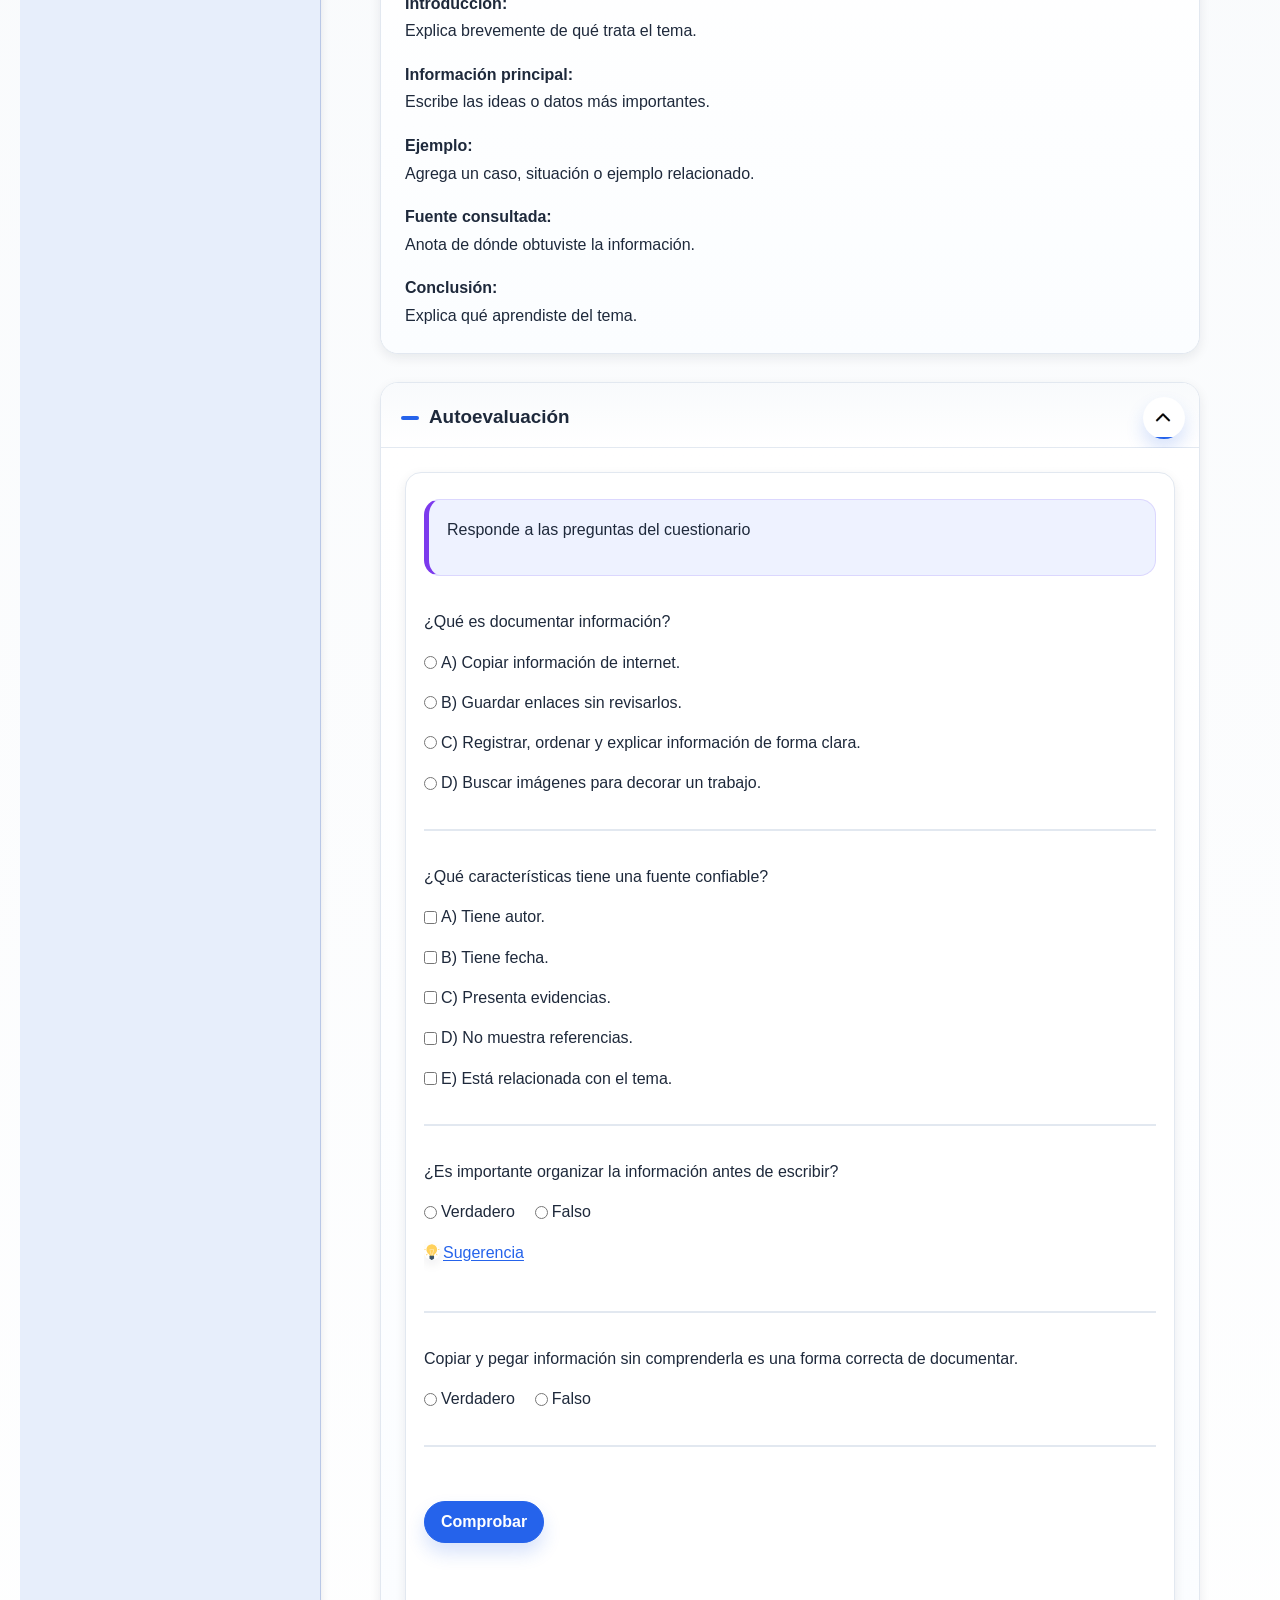
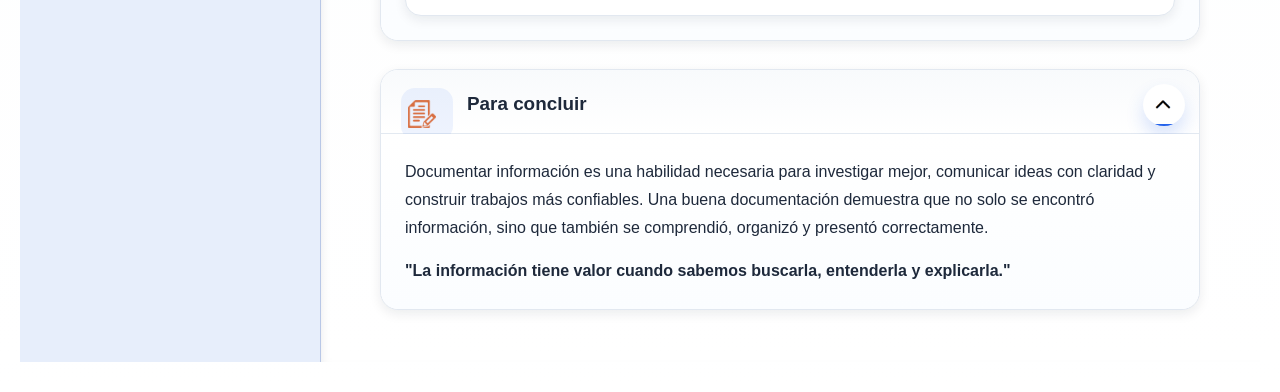
==== commit 8f1075ec: "modificaciones" ====
--- a/html/actividad-final-y-cierre.html
+++ b/html/actividad-final-y-cierre.html
@@ -4,7 +4,7 @@
 <meta charset="utf-8">
 <meta name="generator" content="eXeLearning v4.0.0">
 <meta name="viewport" content="width=device-width, initial-scale=1">
-<title>Actividad final y cierre | Documentación y Obtención de lnformación. </title>
+<title>Actividad final y cierre | Documentación y Obtención de Información. </title>
 <link rel="icon" type="image/x-icon" href="../libs/favicon.ico">
 <meta name="description" content="Explicar la importancia de la documentación y la obtención de información, mostrando cómo identificar fuentes confiables, organizar datos relevantes y transformar la información encontrada en conocimiento útil.">
 <script>document.querySelector("html").classList.add("js");</script><script src="../libs/jquery/jquery.min.js"> </script><script src="../libs/common_i18n.js"> </script><script src="../libs/common.js"> </script><script src="../libs/exe_export.js"> </script><script src="../libs/bootstrap/bootstrap.bundle.min.js"> </script><link rel="stylesheet" href="../libs/bootstrap/bootstrap.min.css">
@@ -18,25 +18,25 @@
 <ul>
 <li> <a href="../index.html" class="main-node no-ch">Portada</a>
 </li>
-<li> <a href="../html/introduccion-al-tema.html" class="no-ch">Introduccion al tema</a>
-</li>
-<li> <a href="../html/que-es-la-documentacion.html" class="no-ch">¿Que es la documentacion?</a>
-</li>
-<li> <a href="../html/obtencion-de-la-informacion.html" class="no-ch">Obtencion de la informacion</a>
+<li> <a href="../html/introduccion-al-tema.html" class="no-ch">Introducción al tema</a>
+</li>
+<li> <a href="../html/que-es-la-documentacion.html" class="no-ch">¿Qué es la documentación?</a>
+</li>
+<li> <a href="../html/obtencion-de-la-informacion.html" class="no-ch">Obtención de la información</a>
 </li>
 <li> <a href="../html/fuentes-confiables-y-no-confiables.html" class="no-ch">Fuentes confiables y no confiables</a>
 </li>
-<li> <a href="../html/organizacion-de-la-informacion.html" class="no-ch">Organizacion de la informacion</a>
-</li>
-<li> <a href="../html/redaccion-y-presentacion-de-la-informacion.html" class="no-ch">Redaccion y presentacion de la informacion</a>
+<li> <a href="../html/organizacion-de-la-informacion.html" class="no-ch">Organización de la información</a>
+</li>
+<li> <a href="../html/redaccion-y-presentacion-de-la-informacion.html" class="no-ch">Redacción y presentación de la información</a>
 </li>
 <li class="active"> <a href="../html/actividad-final-y-cierre.html" class="active no-ch">Actividad final y cierre</a>
 </li>
 </ul>
 </nav><main id="page-1780616570704-4vpmzthog" class="page"> 
 <header class="main-header">
-<div class="package-header"><p class="package-title">Documentación y Obtención de lnformación. </p>
-<p class="package-subtitle">Como obtener y documentar de forma efectiva. </p></div>
+<div class="package-header"><p class="package-title">Documentación y Obtención de Información. </p>
+<p class="package-subtitle">Cómo obtener y documentar de forma efectiva. </p></div>
 <div class="page-header"><h1 class="page-title">Actividad final y cierre</h1></div>
 </header><div id="page-content-page-1780616570704-4vpmzthog" class="page-content">
 <article id="block-1780633605404-v52jnptwv" class="box">
@@ -77,31 +77,31 @@
 <tbody>
 <tr>
 <td style="width: 49.9147%;">Elemento</td>
-<td style="width: 49.9147%;">Descripcion</td>
-</tr>
-<tr>
-<td style="width: 49.9147%;">Titulo</td>
+<td style="width: 49.9147%;">Descripción</td>
+</tr>
+<tr>
+<td style="width: 49.9147%;">Título</td>
 <td style="width: 49.9147%;">Nombre del tema elegido</td>
 </tr>
 <tr>
-<td style="width: 49.9147%;">Introduccion</td>
-<td style="width: 49.9147%;">Breve explicacion del tema</td>
-</tr>
-<tr>
-<td style="width: 49.9147%;">Informacion principal</td>
-<td style="width: 49.9147%;">Datos mas importantes</td>
+<td style="width: 49.9147%;">Introducción</td>
+<td style="width: 49.9147%;">Breve explicación del tema</td>
+</tr>
+<tr>
+<td style="width: 49.9147%;">Información principal</td>
+<td style="width: 49.9147%;">Datos más importantes</td>
 </tr>
 <tr>
 <td style="width: 49.9147%;">Ejemplo</td>
-<td style="width: 49.9147%;">Caso o situacion relacionada</td>
+<td style="width: 49.9147%;">Caso o situación relacionada</td>
 </tr>
 <tr>
 <td style="width: 49.9147%;">Fuente consultada</td>
 <td style="width: 49.9147%;">Sitio, libro o documento usado</td>
 </tr>
 <tr>
-<td style="width: 49.9147%;">Conclucion</td>
-<td style="width: 49.9147%;">Que se aprendio del tema</td>
+<td style="width: 49.9147%;">Conclusión</td>
+<td style="width: 49.9147%;">Qué se aprendió del tema</td>
 </tr>
 </tbody>
 </table>
@@ -133,7 +133,7 @@
 <span>Toggle content</span>
 </button></header>
 <div class="box-content">
-<div id="idevice-1780633851871-ic6fffc91" class="idevice_node form" data-idevice-path="../idevices/form/" data-idevice-type="form" data-idevice-component-type="json" data-idevice-json-data="{&quot;ideviceId&quot;:&quot;idevice-1780633851871-ic6fffc91&quot;,&quot;evaluation&quot;:false,&quot;evaluationID&quot;:&quot;a6e4c519-b3cd-446b-b4f0-3c8caa23bd8f&quot;,&quot;repeatActivity&quot;:true,&quot;isScorm&quot;:0,&quot;textButtonScorm&quot;:&quot;Guardar la puntuación&quot;,&quot;weighted&quot;:100,&quot;msgs&quot;:{&quot;msgScoreScorm&quot;:&quot;La puntuación no se puede guardar porque esta página no forma parte  de un paquete SCORM.&quot;,&quot;msgYouScore&quot;:&quot;Tu puntuación es&quot;,&quot;msgScore&quot;:&quot;Puntuación&quot;,&quot;msgWeight&quot;:&quot;Peso&quot;,&quot;msgYouLastScore&quot;:&quot;La última puntuación guardada es&quot;,&quot;msgOnlySaveScore&quot;:&quot;¡Solo puede guardar la puntuación una vez!&quot;,&quot;msgOnlySave&quot;:&quot;Solo puede guardar una vez&quot;,&quot;msgOnlySaveAuto&quot;:&quot;Su puntuación se guardará después de cada pregunta. Solo puede jugar una vez.&quot;,&quot;msgSaveAuto&quot;:&quot;Su puntuación se guardará automáticamente después de cada pregunta.&quot;,&quot;msgSeveralScore&quot;:&quot;Puede guardar la puntuación tantas veces como quiera&quot;,&quot;msgPlaySeveralTimes&quot;:&quot;Puede realizar esta actividad cuantas veces quiera&quot;,&quot;msgActityComply&quot;:&quot;Ya ha realizado esta actividad.&quot;,&quot;msgUncompletedActivity&quot;:&quot;Actividad no completada&quot;,&quot;msgSuccessfulActivity&quot;:&quot;Actividad superada. Puntuación: %s&quot;,&quot;msgUnsuccessfulActivity&quot;:&quot;Actividad no superada. Puntuación: %s&quot;,&quot;msgTypeGame&quot;:&quot;Formulario&quot;,&quot;msgStartGame&quot;:&quot;Pulsa aquí para empezar&quot;,&quot;msgTime&quot;:&quot;Tiempo por pregunta&quot;,&quot;msgSaveScore&quot;:&quot;Guardar la puntuación&quot;,&quot;msgResult&quot;:&quot;Resultado&quot;,&quot;msgCheck&quot;:&quot;Comprobar&quot;,&quot;msgReset&quot;:&quot;Reiniciar&quot;,&quot;msgShowAnswers&quot;:&quot;Mostrar respuestas&quot;,&quot;msgTestResultPass&quot;:&quot;¡Felicidades! Has pasado la prueba&quot;,&quot;msgTestResultNotPass&quot;:&quot;Lo siento. Has fallado la prueba&quot;,&quot;msgTrueFalseHelp&quot;:&quot;Di si la afirmación es verdadera o falsa&quot;,&quot;msgDropdownHelp&quot;:&quot;Elige la respuesta correcta entre las opciones propuestas&quot;,&quot;msgFillHelp&quot;:&quot;Rellena los espacios en blanco con la palabra apropiada&quot;,&quot;msgSingleSelectionHelp&quot;:&quot;Opción múltiple con solo una respuesta correcta&quot;,&quot;msgMultipleSelectionHelp&quot;:&quot;Opción múltiple con varias respuestas correctas&quot;,&quot;msgPlayStart&quot;:&quot;Pulsa aquí para empezar&quot;,&quot;msgTrue&quot;:&quot;Verdadero&quot;,&quot;msgFalse&quot;:&quot;Falso&quot;,&quot;msgNext&quot;:&quot;Siguiente&quot;,&quot;msgPrevious&quot;:&quot;Anterior&quot;,&quot;msgSuggestion&quot;:&quot;Sugerencia&quot;},&quot;id&quot;:&quot;idevice-1780633851871-ic6fffc91&quot;,&quot;questionsRandom&quot;:false,&quot;percentageQuestions&quot;:&quot;100&quot;,&quot;time&quot;:&quot;0&quot;,&quot;eXeFormInstructions&quot;:&quot;&lt;p&gt;Responde a las preguntas del cuestionario&lt;/p&gt;&quot;,&quot;questionsData&quot;:[{&quot;id&quot;:&quot;1780634004668-GSTP7&quot;,&quot;activityType&quot;:&quot;selection&quot;,&quot;baseText&quot;:&quot;&lt;p&gt;¿Qué es documentar información?&lt;/p&gt;&quot;,&quot;feedbackRight&quot;:&quot;Correcto. Documentar implica dar orden, claridad y sentido a la información.&quot;,&quot;feedbackWrong&quot;:&quot;Vuelve a revisar tu respuesta, recuerda que no debes guardar enlaces sin revisar, no solo importa decorar y no debes solo copiar informacion de internet&quot;,&quot;suggestion&quot;:&quot;&quot;,&quot;wrongAnswersValue&quot;:&quot;&quot;,&quot;selectionType&quot;:&quot;single&quot;,&quot;answers&quot;:[{&quot;0&quot;:false,&quot;1&quot;:&quot;A) Copiar información de internet.&quot;},{&quot;0&quot;:false,&quot;1&quot;:&quot;B) Guardar enlaces sin revisarlos.&quot;},{&quot;0&quot;:true,&quot;1&quot;:&quot;C) Registrar, ordenar y explicar información de forma clara.&quot;},{&quot;0&quot;:false,&quot;1&quot;:&quot;D) Buscar imágenes para decorar un trabajo.&quot;}],&quot;answer&quot;:&quot;1&quot;,&quot;capitalization&quot;:false,&quot;strict&quot;:false,&quot;order&quot;:0,&quot;customScore&quot;:1,&quot;time&quot;:0},{&quot;id&quot;:&quot;1780634494526-MHH4R&quot;,&quot;activityType&quot;:&quot;selection&quot;,&quot;baseText&quot;:&quot;&lt;p&gt;¿Qué características tiene una fuente confiable?&lt;/p&gt;&quot;,&quot;feedbackRight&quot;:&quot;Exacto, Una fuente confiable permite verificar la información y entender de dónde proviene.&quot;,&quot;feedbackWrong&quot;:&quot;Recuerda, debes poder verificar de donde sacaste la informacion, y debes saber quien es el autor de esa informacion&quot;,&quot;suggestion&quot;:&quot;&quot;,&quot;wrongAnswersValue&quot;:&quot;&quot;,&quot;selectionType&quot;:&quot;multiple&quot;,&quot;answers&quot;:[{&quot;0&quot;:true,&quot;1&quot;:&quot;A) Tiene autor.&quot;},{&quot;0&quot;:true,&quot;1&quot;:&quot;B) Tiene fecha.&quot;},{&quot;0&quot;:true,&quot;1&quot;:&quot;C) Presenta evidencias.&quot;},{&quot;0&quot;:false,&quot;1&quot;:&quot;D) No muestra referencias.&quot;},{&quot;0&quot;:true,&quot;1&quot;:&quot;E) Está relacionada con el tema.&quot;}],&quot;answer&quot;:&quot;1&quot;,&quot;capitalization&quot;:false,&quot;strict&quot;:false,&quot;order&quot;:0,&quot;customScore&quot;:1,&quot;time&quot;:0},{&quot;id&quot;:&quot;1780634597652-X29CC&quot;,&quot;activityType&quot;:&quot;true-false&quot;,&quot;baseText&quot;:&quot;&lt;p&gt;¿Es importante organizar la información antes de escribir?&lt;/p&gt;&quot;,&quot;feedbackRight&quot;:&quot;Exacto, una  buena documentacion organiza su informacion de forma entendible&quot;,&quot;feedbackWrong&quot;:&quot;Recuerda que debemos organizar la informacion documentada de forma entendible&quot;,&quot;suggestion&quot;:&quot;una buena documentacion pasa por un proceso clave en el cual le damos forma en una estructura.&quot;,&quot;wrongAnswersValue&quot;:&quot;&quot;,&quot;selectionType&quot;:&quot;single&quot;,&quot;answers&quot;:[],&quot;answer&quot;:&quot;0&quot;,&quot;capitalization&quot;:false,&quot;strict&quot;:false,&quot;order&quot;:0,&quot;customScore&quot;:1,&quot;time&quot;:0},{&quot;id&quot;:&quot;1780634646083-YMS5B&quot;,&quot;activityType&quot;:&quot;true-false&quot;,&quot;baseText&quot;:&quot;&lt;p&gt;Copiar y pegar información sin comprenderla es una forma correcta de documentar.&lt;/p&gt;&quot;,&quot;feedbackRight&quot;:&quot;Documentar requiere comprender, explicar con palabras propias y mencionar las fuentes utilizadas.&quot;,&quot;feedbackWrong&quot;:&quot;Documentar requiere comprender, explicar con palabras propias y mencionar las fuentes utilizadas.&quot;,&quot;suggestion&quot;:&quot;&quot;,&quot;wrongAnswersValue&quot;:&quot;&quot;,&quot;selectionType&quot;:&quot;single&quot;,&quot;answers&quot;:[],&quot;answer&quot;:&quot;0&quot;,&quot;capitalization&quot;:false,&quot;strict&quot;:false,&quot;order&quot;:0,&quot;customScore&quot;:1,&quot;time&quot;:0}],&quot;passRate&quot;:5,&quot;addBtnAnswers&quot;:true,&quot;eXeIdeviceTextAfter&quot;:&quot;&quot;,&quot;showSlider&quot;:false}" data-idevice-template="form.html">
+<div id="idevice-1780633851871-ic6fffc91" class="idevice_node form" data-idevice-path="../idevices/form/" data-idevice-type="form" data-idevice-component-type="json" data-idevice-json-data="{&quot;ideviceId&quot;:&quot;idevice-1780633851871-ic6fffc91&quot;,&quot;evaluation&quot;:false,&quot;evaluationID&quot;:&quot;a6e4c519-b3cd-446b-b4f0-3c8caa23bd8f&quot;,&quot;repeatActivity&quot;:true,&quot;isScorm&quot;:0,&quot;textButtonScorm&quot;:&quot;Guardar la puntuación&quot;,&quot;weighted&quot;:100,&quot;msgs&quot;:{&quot;msgScoreScorm&quot;:&quot;La puntuación no se puede guardar porque esta página no forma parte  de un paquete SCORM.&quot;,&quot;msgYouScore&quot;:&quot;Tu puntuación es&quot;,&quot;msgScore&quot;:&quot;Puntuación&quot;,&quot;msgWeight&quot;:&quot;Peso&quot;,&quot;msgYouLastScore&quot;:&quot;La última puntuación guardada es&quot;,&quot;msgOnlySaveScore&quot;:&quot;¡Solo puede guardar la puntuación una vez!&quot;,&quot;msgOnlySave&quot;:&quot;Solo puede guardar una vez&quot;,&quot;msgOnlySaveAuto&quot;:&quot;Su puntuación se guardará después de cada pregunta. Solo puede jugar una vez.&quot;,&quot;msgSaveAuto&quot;:&quot;Su puntuación se guardará automáticamente después de cada pregunta.&quot;,&quot;msgSeveralScore&quot;:&quot;Puede guardar la puntuación tantas veces como quiera&quot;,&quot;msgPlaySeveralTimes&quot;:&quot;Puede realizar esta actividad cuantas veces quiera&quot;,&quot;msgActityComply&quot;:&quot;Ya ha realizado esta actividad.&quot;,&quot;msgUncompletedActivity&quot;:&quot;Actividad no completada&quot;,&quot;msgSuccessfulActivity&quot;:&quot;Actividad superada. Puntuación: %s&quot;,&quot;msgUnsuccessfulActivity&quot;:&quot;Actividad no superada. Puntuación: %s&quot;,&quot;msgTypeGame&quot;:&quot;Formulario&quot;,&quot;msgStartGame&quot;:&quot;Pulsa aquí para empezar&quot;,&quot;msgTime&quot;:&quot;Tiempo por pregunta&quot;,&quot;msgSaveScore&quot;:&quot;Guardar la puntuación&quot;,&quot;msgResult&quot;:&quot;Resultado&quot;,&quot;msgCheck&quot;:&quot;Comprobar&quot;,&quot;msgReset&quot;:&quot;Reiniciar&quot;,&quot;msgShowAnswers&quot;:&quot;Mostrar respuestas&quot;,&quot;msgTestResultPass&quot;:&quot;¡Felicidades! Has pasado la prueba&quot;,&quot;msgTestResultNotPass&quot;:&quot;Lo siento. Has fallado la prueba&quot;,&quot;msgTrueFalseHelp&quot;:&quot;Di si la afirmación es verdadera o falsa&quot;,&quot;msgDropdownHelp&quot;:&quot;Elige la respuesta correcta entre las opciones propuestas&quot;,&quot;msgFillHelp&quot;:&quot;Rellena los espacios en blanco con la palabra apropiada&quot;,&quot;msgSingleSelectionHelp&quot;:&quot;Opción múltiple con solo una respuesta correcta&quot;,&quot;msgMultipleSelectionHelp&quot;:&quot;Opción múltiple con varias respuestas correctas&quot;,&quot;msgPlayStart&quot;:&quot;Pulsa aquí para empezar&quot;,&quot;msgTrue&quot;:&quot;Verdadero&quot;,&quot;msgFalse&quot;:&quot;Falso&quot;,&quot;msgNext&quot;:&quot;Siguiente&quot;,&quot;msgPrevious&quot;:&quot;Anterior&quot;,&quot;msgSuggestion&quot;:&quot;Sugerencia&quot;},&quot;id&quot;:&quot;idevice-1780633851871-ic6fffc91&quot;,&quot;questionsRandom&quot;:false,&quot;percentageQuestions&quot;:&quot;100&quot;,&quot;time&quot;:&quot;0&quot;,&quot;eXeFormInstructions&quot;:&quot;&lt;p&gt;Responde a las preguntas del cuestionario&lt;/p&gt;&quot;,&quot;questionsData&quot;:[{&quot;id&quot;:&quot;1780634004668-GSTP7&quot;,&quot;activityType&quot;:&quot;selection&quot;,&quot;baseText&quot;:&quot;&lt;p&gt;¿Qué es documentar información?&lt;/p&gt;&quot;,&quot;feedbackRight&quot;:&quot;Correcto. Documentar implica dar orden, claridad y sentido a la información.&quot;,&quot;feedbackWrong&quot;:&quot;Vuelve a revisar tu respuesta, recuerda que no debes guardar enlaces sin revisar, no solo importa decorar y no debes solo copiar información de internet&quot;,&quot;suggestion&quot;:&quot;&quot;,&quot;wrongAnswersValue&quot;:&quot;&quot;,&quot;selectionType&quot;:&quot;single&quot;,&quot;answers&quot;:[{&quot;0&quot;:false,&quot;1&quot;:&quot;A) Copiar información de internet.&quot;},{&quot;0&quot;:false,&quot;1&quot;:&quot;B) Guardar enlaces sin revisarlos.&quot;},{&quot;0&quot;:true,&quot;1&quot;:&quot;C) Registrar, ordenar y explicar información de forma clara.&quot;},{&quot;0&quot;:false,&quot;1&quot;:&quot;D) Buscar imágenes para decorar un trabajo.&quot;}],&quot;answer&quot;:&quot;1&quot;,&quot;capitalization&quot;:false,&quot;strict&quot;:false,&quot;order&quot;:0,&quot;customScore&quot;:1,&quot;time&quot;:0},{&quot;id&quot;:&quot;1780634494526-MHH4R&quot;,&quot;activityType&quot;:&quot;selection&quot;,&quot;baseText&quot;:&quot;&lt;p&gt;¿Qué características tiene una fuente confiable?&lt;/p&gt;&quot;,&quot;feedbackRight&quot;:&quot;Exacto, Una fuente confiable permite verificar la información y entender de dónde proviene.&quot;,&quot;feedbackWrong&quot;:&quot;Recuerda, debes poder verificar de dónde obtuviste la información, y debes saber quién es el autor de esa información&quot;,&quot;suggestion&quot;:&quot;&quot;,&quot;wrongAnswersValue&quot;:&quot;&quot;,&quot;selectionType&quot;:&quot;multiple&quot;,&quot;answers&quot;:[{&quot;0&quot;:true,&quot;1&quot;:&quot;A) Tiene autor.&quot;},{&quot;0&quot;:true,&quot;1&quot;:&quot;B) Tiene fecha.&quot;},{&quot;0&quot;:true,&quot;1&quot;:&quot;C) Presenta evidencias.&quot;},{&quot;0&quot;:false,&quot;1&quot;:&quot;D) No muestra referencias.&quot;},{&quot;0&quot;:true,&quot;1&quot;:&quot;E) Está relacionada con el tema.&quot;}],&quot;answer&quot;:&quot;1&quot;,&quot;capitalization&quot;:false,&quot;strict&quot;:false,&quot;order&quot;:0,&quot;customScore&quot;:1,&quot;time&quot;:0},{&quot;id&quot;:&quot;1780634597652-X29CC&quot;,&quot;activityType&quot;:&quot;true-false&quot;,&quot;baseText&quot;:&quot;&lt;p&gt;¿Es importante organizar la información antes de escribir?&lt;/p&gt;&quot;,&quot;feedbackRight&quot;:&quot;Exacto, una buena documentación organiza su información de forma entendible&quot;,&quot;feedbackWrong&quot;:&quot;Recuerda que debemos organizar la información documentada de forma entendible&quot;,&quot;suggestion&quot;:&quot;una buena documentación pasa por un proceso clave en el cual le damos forma en una estructura.&quot;,&quot;wrongAnswersValue&quot;:&quot;&quot;,&quot;selectionType&quot;:&quot;single&quot;,&quot;answers&quot;:[],&quot;answer&quot;:&quot;0&quot;,&quot;capitalization&quot;:false,&quot;strict&quot;:false,&quot;order&quot;:0,&quot;customScore&quot;:1,&quot;time&quot;:0},{&quot;id&quot;:&quot;1780634646083-YMS5B&quot;,&quot;activityType&quot;:&quot;true-false&quot;,&quot;baseText&quot;:&quot;&lt;p&gt;Copiar y pegar información sin comprenderla es una forma correcta de documentar.&lt;/p&gt;&quot;,&quot;feedbackRight&quot;:&quot;Documentar requiere comprender, explicar con palabras propias y mencionar las fuentes utilizadas.&quot;,&quot;feedbackWrong&quot;:&quot;Documentar requiere comprender, explicar con palabras propias y mencionar las fuentes utilizadas.&quot;,&quot;suggestion&quot;:&quot;&quot;,&quot;wrongAnswersValue&quot;:&quot;&quot;,&quot;selectionType&quot;:&quot;single&quot;,&quot;answers&quot;:[],&quot;answer&quot;:&quot;0&quot;,&quot;capitalization&quot;:false,&quot;strict&quot;:false,&quot;order&quot;:0,&quot;customScore&quot;:1,&quot;time&quot;:0}],&quot;passRate&quot;:5,&quot;addBtnAnswers&quot;:true,&quot;eXeIdeviceTextAfter&quot;:&quot;&quot;,&quot;showSlider&quot;:false}" data-idevice-template="form.html">
 <div class="exe-form-container">
   <div class="game-evaluation-ids js-hidden" data-id="idevice-1780633851871-ic6fffc91" data-evaluationb="false" data-evaluationid="a6e4c519-b3cd-446b-b4f0-3c8caa23bd8f"></div>
             <div id="frmMainContainer-idevice-1780633851871-ic6fffc91" class="form-IDevice" data-id="idevice-1780633851871-ic6fffc91">
@@ -163,7 +163,7 @@
                         <input id="form-button-reset-idevice-1780633851871-ic6fffc91" type="button" value="Reiniciar"
                             data-id="idevice-1780633851871-ic6fffc91" class="btn btn-primary"  style="display:none" />
                         <input id="form-button-show-answers-idevice-1780633851871-ic6fffc91" class="btn btn-primary" type="button" value="Mostrar respuestas"
-                            data-id="idevice-1780633851871-ic6fffc91" style="display: " />
+                            data-id="idevice-1780633851871-ic6fffc91" style="display: none;" />
 
                     </div>
                 </div>
@@ -205,4 +205,4 @@
 </div>
 <p id="made-with-eXe"> <a href="https://exelearning.net/" target="_blank" rel="noopener"> <span>Creado con eXeLearning <span>(nueva ventana)</span></span></a></p>
 </body>
-</html>+</html>
--- a/theme/style.css
+++ b/theme/style.css
@@ -0,0 +1,1883 @@
+/* Default style (to review) */
+
+body.exe-export {
+    padding: 1em 0;
+}
+
+body.exe-web-site {
+    padding: 0;
+}
+
+.exe-content a {
+    color: #d76b4a;
+}
+
+.exe-content a:hover,
+.exe-content a:focus {
+    color: #993d28;
+}
+
+#node-content-container.exe-content #node-content {
+    padding-top: 20px;
+    padding-bottom: 20px;
+    max-width: 1280px;
+    margin: 0 auto;
+    display: block;
+}
+
+.exe-content {
+    color: #333;
+    background-color: #fff;
+}
+
+.js .exe-export .exe-content {
+    min-height: 100vh;
+}
+
+/* iframe */
+.js .in-iframe .exe-content {
+    min-height: 0;
+}
+
+.exe-content .package-title {
+    font-size: 1.25rem;
+    font-weight: 300;
+    margin-bottom: .4em;
+    line-height: 1.2em;
+}
+
+.exe-content .page-title {
+    color: #078e8e;
+    font-size: 1.7rem;
+    text-align: left;
+}
+
+.exe-single-page .package-header .package-title {
+    color: #333;
+    font-size: 1.25rem;
+    font-weight: 300;
+    text-align: left;
+    margin-bottom: 2em;
+}
+
+.exe-single-page .package-node {
+    margin-bottom: 3.5em;
+}
+
+.exe-single-page .package-subtitle {
+    top: -2.1em;
+}
+
+.exe-single-page main.page>section {
+    min-height: 4em;
+}
+
+.exe-content .box {
+    margin: 20px 0;
+    border: none;
+    background-color: #fff;
+}
+
+.exe-web-site .exe-content .box {
+    margin: 40px 0;
+}
+
+.exe-content .box-head {
+    border-bottom: 0;
+}
+
+#node-content-container .box-content {
+    background: #FCFCFC;
+    border: 1px solid #ECECEC;
+    padding: 10px;
+    border-radius: 8px;
+}
+
+article.box.idevice-element-in-content[mode="export"] .idevice_node {
+    background: none;
+}
+
+#node-content-container.exe-content .box.hidden-idevices {
+    border-style: solid;
+}
+
+.exe-content .box header {
+    min-height: 60px;
+}
+
+.exe-content .box-title {
+    color: #054d4d;
+    font-size: 1.5rem;
+}
+
+.exe-content .box-head .exe-icon {
+    float: left;
+}
+
+.exe-web-site .page-content,
+#exe-client-search,
+.exe-web-site main>header,
+.exe-web-site #siteFooterContent,
+.exe-export .exe-content {
+    max-width: 1280px;
+    padding: 0 20px;
+    margin: 0 auto;
+}
+
+.exe-web-site .exe-content {
+    max-width: none;
+    padding: 0;
+}
+
+.exe-export main {
+    padding-top: 1.5em;
+}
+
+.exe-web-site main {
+    padding-top: 4.5em;
+}
+
+/* siteNav */
+#siteNav {
+    float: left;
+    background: #f6f6f6;
+    width: 300px;
+    padding-top: 66px;
+    padding-left: 8px;
+}
+
+.exe-web-site .exe-content {
+    box-shadow:
+        inset 300px 0 0 0 #f6f6f6,
+        inset 301px 0 0 0 #f0f0f0;
+}
+
+/* False left column in iframe */
+html.js .in-iframe.exe-web-site::after {
+    content: "";
+    position: absolute;
+    top: 0;
+    left: 0;
+    width: 301px;
+    /* fake column width */
+    height: 100%;
+    background: #f6f6f6;
+    /* simulate border-right */
+    box-shadow: inset -1px 0 0 0 #f0f0f0;
+    pointer-events: none;
+    z-index: -1;
+}
+
+/* No false left column when the menu is hidden */
+body.siteNav-off::after {
+    display: none;
+}
+
+#siteFooter {
+    margin-bottom: 2em;
+    color: #555;
+    font-size: 0.95em;
+}
+
+#siteNav .other-section {
+    display: none;
+}
+
+#sidebar-nav.fixed {
+    position: fixed;
+}
+
+body.siteNav-off #siteNav {
+    display: none;
+}
+
+body.siteNav-off .exe-content {
+    box-shadow: none;
+}
+
+.exe-web-site main.page {
+    padding-top: 4.5em;
+    padding-left: 320px;
+    padding-right: 20px;
+}
+
+.exe-web-site #siteFooter {
+    padding: 20px 20px 20px 320px;
+}
+
+body.siteNav-off main.page,
+body.siteNav-off #siteFooter {
+    padding-left: 20px;
+}
+
+#siteNav ul {
+    margin: 0;
+    padding: 0;
+    list-style: none;
+}
+
+#siteNav ul ul {
+    margin-top: 5px;
+}
+
+#siteNav li {
+    margin: 0 0 5px 0;
+    padding: 0;
+    list-style: none;
+}
+
+#siteNav a {
+    color: #000;
+    display: block;
+    padding: 8px 15px;
+    border-radius: 8px;
+    max-width: 280px;
+    transition: background-color 0.5s ease;
+}
+
+#siteNav a.active {
+    background: #fff;
+    color: #d76b4a;
+}
+
+#siteNav a.highlighted-link {
+    color: #d76b4a;
+    background: #ededed;
+}
+
+#siteNav a.highlighted-link:hover,
+#siteNav a.highlighted-link:focus {
+    background: #fff;
+}
+
+#siteNav a:hover {
+    background: #f2f2f2;
+    text-decoration: none;
+}
+
+#siteNav ul ul a {
+    padding-left: 35px;
+    font-size: 0.95em;
+}
+
+#siteNav ul ul ul a {
+    padding-left: 55px;
+    font-size: 0.9em;
+}
+
+#siteNav ul ul ul ul a {
+    padding-left: 75px;
+}
+
+/* pagination */
+.nav-buttons .nav-button,
+button.toggler {
+    position: fixed;
+    top: 10px;
+    left: 15px;
+    display: block;
+    width: 40px;
+    height: 40px;
+    background: #078e8e url(img/icons.png) no-repeat 0 0;
+    background-size: auto 40px;
+    border-radius: 50%;
+    z-index: 999;
+    border: 0;
+    transition: background-color 0.5s ease;
+}
+
+.nav-buttons span.nav-button {
+    cursor: not-allowed;
+    background-color: #b7b7b7;
+}
+
+.nav-buttons .nav-button-left {
+    background-position: -80px 0;
+}
+
+.nav-buttons .nav-button-right {
+    background-position: -120px 0;
+}
+
+button#searchBarTogger {
+    background-position: -40px 0;
+    display: none;
+}
+
+.exe-search-on #searchBarTogger {
+    display: inline;
+}
+
+button#siteNavToggler {
+    left: 280px;
+}
+
+button#searchBarTogger {
+    left: 330px;
+}
+
+body.siteNav-off button#siteNavToggler {
+    left: 65px;
+}
+
+body.siteNav-off button#searchBarTogger {
+    left: 115px;
+}
+
+.nav-buttons a:hover,
+.nav-buttons a:focus,
+button.toggler:hover,
+button.toggler:focus {
+    background-color: #066d6d;
+    border-color: #066d6d;
+}
+
+.nav-buttons .nav-button span,
+.box-toggle span,
+#exe-client-search-reset span,
+#packageLicense .license-label {
+    position: absolute;
+    clip: rect(1px 1px 1px 1px);
+    /* IE6, IE7 */
+    clip: rect(1px, 1px, 1px, 1px);
+}
+
+.package-subtitle {
+    font-size: .95em;
+    color: #666;
+    position: relative;
+    top: -.15em;
+}
+
+.nav-buttons .nav-button-right {
+    left: auto;
+    right: 15px;
+}
+
+/* Box toggler */
+.exe-export .box {
+    position: relative;
+}
+
+.exe-export .box-toggle {
+    width: 40px;
+    height: 40px;
+    background: url(img/icons.png) no-repeat -200px 0;
+    background-size: auto 40px;
+    border-radius: 50%;
+    border: 0;
+    position: absolute;
+    top: 0;
+    right: 0;
+    opacity: 0.6;
+}
+
+.exe-export .box-head:hover .box-toggle,
+.exe-export .box-toggle:focus {
+    opacity: 1;
+}
+
+.exe-export .no-header .box-toggle {
+    top: -10px;
+}
+
+.exe-export .minimized .box-toggle {
+    background-position: -160px 0;
+}
+
+#node-content-container.exe-content .box-head .exe-icon {
+    width: 60px;
+    height: 60px;
+    font-size: 40px;
+}
+
+#node-content-container.exe-content .box-head .exe-icon img {
+    height: 40px;
+}
+
+.exe-export .box-icon img {
+    display: block;
+    float: left;
+    margin-right: 10px;
+}
+
+.exe-export .box-icon img {
+    width: 40px;
+    height: auto;
+}
+
+.exe-export .box-title {
+    padding-top: 5px;
+}
+
+.exe-export .box.minimized .box-head {
+    border-bottom: 1px solid #ddd;
+}
+
+.exe-export .box.no-header.minimized .box-head {
+    border-color: #fff;
+}
+
+.exe-export .box .box-content {
+    background: #f9f9f9;
+    border: 1px solid #ddd;
+    padding: 20px;
+    border-radius: 8px;
+    overflow: auto;
+}
+
+.exe-export .box.no-header .box-content {
+    background: none;
+    border: none;
+    padding: 20px 0;
+}
+
+/* Search bar */
+#exe-client-search {
+    display: none;
+    margin-bottom: 30px;
+}
+
+#exe-client-search-text {
+    max-width: 80%;
+    max-width: calc(100% - 90px);
+    display: inline;
+}
+
+#exe-client-search-submit {
+    text-indent: -999em;
+    background: #078e8e url(img/icons.png) no-repeat -41px -1px;
+    background-size: auto 40px;
+    width: 38px;
+    height: 38px;
+    border: none;
+    border-radius: 4px;
+}
+
+#exe-client-search-reset.visible {
+    background: url(img/icons.png) no-repeat -242px -1px;
+    background-size: auto 40px;
+    width: 38px;
+    height: 38px;
+    display: inline-block;
+    vertical-align: middle;
+    position: relative;
+    top: -3px;
+    left: -5px;
+    opacity: 0.6;
+    border-radius: 4px;
+}
+
+#exe-client-search-reset:hover,
+#exe-client-search-reset:focus {
+    opacity: 1;
+}
+
+#exe-client-search-submit:hover,
+#exe-client-search-submit:focus {
+    background-color: #066d6d;
+}
+
+#exe-client-search-results-list ul,
+#exe-client-search-results-list li {
+    margin: 2em 0;
+    padding: 0;
+    list-style: none;
+}
+
+#exe-client-search-results-list li {
+    margin: 0 0 1em 0;
+}
+
+#exe-client-search-results-list p {
+    margin-top: 2em;
+}
+
+/* Licenses */
+#packageLicense {
+    text-align: left;
+    font-size: 0.9em;
+    color: #555;
+    line-height: 1em;
+    margin: 2.5em 0 2em 0;
+    border: 1px solid transparent;
+    border-radius: 2px;
+}
+
+#packageLicense p {
+    margin: 0;
+}
+
+#packageLicense a {
+    color: #666;
+    text-transform: capitalize;
+    display: inline-block;
+    white-space: nowrap;
+    text-overflow: ellipsis;
+    max-width: 100%;
+    overflow: hidden;
+    line-height: 15px;
+}
+
+#packageLicense a:hover,
+#packageLicense a:focus {
+    text-decoration: none;
+    color: #d76b4a;
+}
+
+#packageLicense.propietary {
+    position: absolute;
+    overflow: hidden;
+    clip: rect(0, 0, 0, 0);
+    height: 0;
+}
+
+#packageLicense.cc {
+    padding: 0 20px 0 90px;
+    background: url(img/licenses.gif) no-repeat 0 0;
+}
+
+#packageLicense.cc-by-sa {
+    background-position: 0 -100px;
+}
+
+#packageLicense.cc-by-nd {
+    background-position: 0 -200px;
+}
+
+#packageLicense.cc-by-nc {
+    background-position: 0 -300px;
+}
+
+#packageLicense.cc-by-nc-sa {
+    background-position: 0 -400px;
+}
+
+#packageLicense.cc-by-nc-nd {
+    background-position: 0 -500px;
+}
+
+#packageLicense.cc-0 {
+    background-position: 0 -600px;
+}
+
+/* iDevice buttons */
+.exe-content .iDevice_buttons input,
+.exe-content .iDevice_buttons button {
+    background: #fff;
+    color: #555;
+    border: 1px solid #ccc;
+    padding: 4px 10px;
+    border-radius: 4px;
+    transition: 0.5s ease;
+}
+
+.exe-content .iDevice_buttons input:hover,
+.exe-content .iDevice_buttons input:focus,
+.exe-content .iDevice_buttons button:hover,
+.exe-content .iDevice_buttons button:focus {
+    box-shadow: 2px 2px 4px #dbdbdb;
+    color: #000;
+    border-color: #bbb;
+}
+
+/* Page counter */
+.page-counter {
+    display: inline;
+    float: right;
+    margin: 0 0 0.5em 20px;
+    font-size: 0.9em;
+    color: #777;
+    font-weight: 300;
+}
+
+.page-counter .page-counter-sep {
+    margin: 0 0.1em;
+}
+
+.exe-web-site .page-counter {
+    position: fixed;
+    top: 18px;
+    right: 70px;
+    margin: 0;
+    font-size: 0.9em;
+    color: #777;
+    padding: 0 8px;
+    border-radius: 4px;
+    text-align: left;
+}
+
+/* Teacher mode */
+#teacher-mode-toggler-wrapper {
+    float: right;
+    margin: 0 0 0 1em;
+}
+
+#teacher-mode-toggler.form-check-input:checked {
+    background-color: #078e8e;
+    border-color: #078e8e;
+    font-size: 0.9em;
+    margin-right: 0.6em;
+}
+
+label[for="teacher-mode-toggler"] {
+    font-size: 0.9em;
+    color: #777;
+    position: relative;
+    top: -0.2em;
+}
+
+/* Bootstrap buttons */
+.exe-content .btn-primary {
+    background-color: #066d6d;
+    border-color: #066d6d;
+}
+
+.exe-content .btn-primary:hover,
+.exe-content .btn-primary:focus {
+    background-color: #078e8e;
+    border-color: #078e8e;
+}
+
+/* Responsive design */
+@media (max-width: 767.98px) {
+    #siteNav {
+        width: 251px;
+    }
+
+    .exe-web-site .exe-content {
+        box-shadow:
+            inset 251px 0 0 0 #f6f6f6,
+            inset 252px 0 0 0 #f0f0f0;
+    }
+
+    /* False left column in iframe */
+    html.js .in-iframe.exe-web-site::after {
+        width: 252px;
+        /* fake column width */
+    }
+
+    #siteNav a {
+        max-width: 235px;
+    }
+
+    button#siteNavToggler {
+        left: 232px;
+    }
+
+    button#searchBarTogger {
+        left: 282px;
+    }
+
+    .exe-web-site main.page,
+    .exe-web-site #siteFooter {
+        padding-left: 270px;
+    }
+}
+
+@media (max-width: 575.98px) {
+    #siteNav {
+        width: 100%;
+        float: none;
+        padding: 68px 10px 20px 10px;
+        min-height: 0 !important;
+        height: auto !important;
+    }
+
+    /* No false left column */
+    .exe-web-site .exe-content {
+        box-shadow: none;
+    }
+
+    body.exe-web-site::after {
+        display: none;
+    }
+
+    body.exe-web-site main.page {
+        padding-top: 2.5em;
+        padding-left: 0;
+    }
+
+    body.exe-web-site #siteFooter {
+        padding-left: 0;
+    }
+
+    .exe-web-site.siteNav-off main.page {
+        padding-top: 5.5em;
+    }
+
+    .nav-buttons .nav-button,
+    button.toggler {
+        position: absolute;
+    }
+
+    #siteNav a {
+        max-width: 100%;
+    }
+
+    #sidebar-nav.fixed {
+        position: relative;
+    }
+
+    button#siteNavToggler {
+        left: 65px;
+    }
+
+    button#searchBarTogger {
+        left: 115px;
+    }
+
+    .exe-web-site .page-counter {
+        background: none;
+        position: absolute;
+    }
+
+    .exe-web-site .page-counter .page-counter-label {
+        position: absolute;
+        clip: rect(1px 1px 1px 1px);
+        /* IE6, IE7 */
+        clip: rect(1px, 1px, 1px, 1px);
+    }
+}
+
+@media print {
+
+    /* Node in new page: section.package-node{page-break-after:always} */
+    html body.exe-export {
+        background: #fff;
+    }
+
+    .exe-content {
+        color: #000;
+        padding: 0;
+    }
+
+    @page {
+        margin: 1.5cm;
+    }
+
+    /* Uncomment this to print URL after links:
+    a{font-weight:bolder;text-decoration:none!important}
+    a[href^=http]:after{content:" <" attr(href) "> "}
+    */
+    #packageLicense.cc {
+        background: none;
+        padding-left: 0;
+    }
+
+    .exe-export .box-toggle {
+        display: none;
+    }
+
+    /* Website */
+    .exe-web-site #siteNav,
+    .exe-web-site .nav-buttons,
+    .exe-web-site button.toggler {
+        display: none;
+    }
+
+    .exe-web-site #siteFooter,
+    .exe-web-site main.page {
+        padding-left: 0;
+        padding-right: 0;
+    }
+
+    .exe-web-site main.page {
+        padding-top: 1em;
+    }
+}
+
+/* Academic presentation refresh for the documentation project */
+:root {
+    --doc-blue: #2563eb;
+    --doc-blue-deep: #1d4ed8;
+    --doc-indigo: #7c3aed;
+    --doc-green: #16a34a;
+    --doc-amber: #facc15;
+    --doc-red: #dc2626;
+    --doc-bg: #f8fafc;
+    --doc-surface: #ffffff;
+    --doc-surface-alt: #eef2ff;
+    --doc-surface-soft: #f0fdf4;
+    --doc-border: #e2e8f0;
+    --doc-text: #1e293b;
+    --doc-text-2: #475569;
+    --doc-text-3: #64748b;
+    --doc-shadow: 0 16px 40px rgba(15, 23, 42, 0.10);
+    --doc-shadow-soft: 0 4px 12px rgba(15, 23, 42, 0.08);
+    --doc-radius: 16px;
+    --doc-radius-sm: 12px;
+}
+
+html,
+body.exe-export,
+body.exe-web-site {
+    background:
+        radial-gradient(circle at top left, rgba(124, 58, 237, 0.10), transparent 30%),
+        radial-gradient(circle at top right, rgba(37, 99, 235, 0.10), transparent 30%),
+        linear-gradient(180deg, #ffffff 0%, var(--doc-bg) 38%, #eef4ff 100%);
+    color: var(--doc-text);
+    font-family: "Nunito", "Segoe UI", "Aptos", "Helvetica Neue", Arial, sans-serif;
+    line-height: 1.7;
+    scroll-behavior: smooth;
+}
+
+body.exe-export,
+body.exe-web-site {
+    padding-top: 0;
+}
+
+.exe-content {
+    color: var(--doc-text);
+    background: transparent;
+    font-size: 1.02rem;
+}
+
+.exe-content,
+.exe-content p,
+.exe-content li,
+.exe-content td,
+.exe-content th,
+.exe-content input,
+.exe-content button,
+.exe-content select,
+.exe-content textarea {
+    font-family: inherit;
+}
+
+.exe-content h1,
+.exe-content h2,
+.exe-content h3,
+.exe-content h4,
+.exe-content h5,
+.exe-content h6,
+.exe-content .page-title,
+.exe-content .box-title,
+.exe-content .package-title {
+    color: var(--doc-text);
+    font-family: "Montserrat", "Poppins", "Segoe UI Semibold", "Segoe UI", sans-serif;
+    letter-spacing: -0.02em;
+}
+
+.exe-content .package-header {
+    margin-bottom: 0.75rem;
+}
+
+.exe-content .package-title {
+    color: var(--doc-indigo);
+    font-size: 0.98rem;
+    font-weight: 700;
+    text-transform: uppercase;
+    letter-spacing: 0.10em;
+    margin-bottom: 0.35rem;
+}
+
+.exe-content .package-subtitle {
+    color: var(--doc-text-2);
+    font-size: 1rem;
+    top: 0;
+}
+
+.exe-content .page-title {
+    color: var(--doc-blue);
+    font-size: clamp(2rem, 4vw, 3.2rem);
+    font-weight: 800;
+    line-height: 1.05;
+    margin: 0;
+}
+
+.exe-content main.page>header.main-header {
+    background: linear-gradient(135deg, rgba(238, 242, 255, 0.92), rgba(248, 250, 252, 0.96));
+    border: 1px solid rgba(226, 232, 240, 0.85);
+    border-radius: 28px;
+    box-shadow: var(--doc-shadow);
+    padding: 28px 30px;
+    margin-bottom: 28px;
+    position: relative;
+    overflow: hidden;
+}
+
+.exe-content main.page>header.main-header::after {
+    content: "";
+    position: absolute;
+    inset: auto -40px -40px auto;
+    width: 180px;
+    height: 180px;
+    background: radial-gradient(circle, rgba(37, 99, 235, 0.12), transparent 68%);
+    pointer-events: none;
+}
+
+.exe-content main.page>header.main-header .page-header {
+    margin-top: 0.5rem;
+}
+
+.exe-web-site .page-content,
+#exe-client-search,
+.exe-web-site main>header,
+.exe-web-site #siteFooterContent,
+.exe-export .exe-content {
+    max-width: 1240px;
+}
+
+.exe-web-site main.page {
+    padding-top: 2.75rem;
+    padding-left: 320px;
+    padding-right: 24px;
+}
+
+.exe-web-site #siteFooter {
+    padding: 0 24px 24px 320px;
+}
+
+body.siteNav-off main.page,
+body.siteNav-off #siteFooter {
+    padding-left: 24px;
+}
+
+#siteNav {
+    background: linear-gradient(180deg, #f8fbff 0%, #eef4ff 100%);
+    border-right: 1px solid rgba(226, 232, 240, 0.9);
+    box-shadow: inset -1px 0 0 rgba(255, 255, 255, 0.5);
+    padding-top: 72px;
+}
+
+#siteNav a {
+    color: var(--doc-text);
+    font-weight: 600;
+    border: 1px solid transparent;
+    max-width: 280px;
+    background: rgba(255, 255, 255, 0.32);
+    box-shadow: 0 1px 0 rgba(255, 255, 255, 0.45) inset;
+    transition: transform 0.18s ease, box-shadow 0.18s ease, background-color 0.18s ease, color 0.18s ease;
+}
+
+#siteNav a:hover,
+#siteNav a:focus {
+    background: rgba(255, 255, 255, 0.78);
+    color: var(--doc-blue);
+    transform: translateX(2px);
+    text-decoration: none;
+}
+
+#siteNav a.active {
+    background: linear-gradient(135deg, var(--doc-blue), #4f8cff);
+    color: #fff;
+    box-shadow: 0 10px 18px rgba(37, 99, 235, 0.22);
+}
+
+#siteNav a.highlighted-link {
+    color: var(--doc-indigo);
+    background: #f5f3ff;
+}
+
+.exe-content .box {
+    margin: 28px 0;
+    border: 1px solid var(--doc-border);
+    background: var(--doc-surface);
+    border-radius: 18px;
+    box-shadow: var(--doc-shadow-soft);
+    overflow: hidden;
+}
+
+.exe-web-site .exe-content .box {
+    margin: 28px 0;
+}
+
+.exe-content .box-head {
+    min-height: 64px;
+    border-bottom: 1px solid rgba(226, 232, 240, 0.9);
+    background: linear-gradient(180deg, rgba(248, 250, 252, 0.98), rgba(255, 255, 255, 0.98));
+    padding: 18px 20px;
+}
+
+.exe-content .box-head .box-title {
+    color: var(--doc-text);
+    font-size: 1.18rem;
+    font-weight: 800;
+    margin: 0;
+    padding-right: 56px;
+}
+
+.exe-content .box-head .exe-icon {
+    width: 52px;
+    height: 52px;
+    border-radius: 14px;
+    background: rgba(37, 99, 235, 0.08);
+    display: grid;
+    place-items: center;
+    margin-right: 14px;
+}
+
+.exe-content .box-head .exe-icon img {
+    width: 28px;
+    height: 28px;
+}
+
+.exe-export .box-toggle {
+    width: 42px;
+    height: 42px;
+    top: 14px;
+    right: 14px;
+    border-radius: 50%;
+    opacity: 1;
+    background-color: var(--doc-blue);
+    box-shadow: 0 10px 18px rgba(37, 99, 235, 0.18);
+}
+
+.exe-export .box-toggle:hover,
+.exe-export .box-toggle:focus {
+    background-color: var(--doc-blue-deep);
+}
+
+.exe-export .minimized .box-toggle {
+    background-color: var(--doc-indigo);
+}
+
+.exe-export .box .box-content {
+    background: linear-gradient(180deg, #ffffff 0%, #fbfdff 100%);
+    border: none;
+    padding: 24px;
+    overflow: visible;
+}
+
+.exe-content .box-content>.idevice_node,
+.exe-content .box-content>.exe-text-template,
+.exe-content .box-content>.exe-form-container,
+.exe-content .box-content>.exe-casestudy-container {
+    max-width: 100%;
+}
+
+.exe-content p {
+    color: var(--doc-text);
+    margin-bottom: 1rem;
+}
+
+.exe-content strong,
+.exe-content b {
+    color: var(--doc-text);
+}
+
+.exe-content a {
+    color: var(--doc-blue);
+    text-decoration-thickness: 0.09em;
+    text-underline-offset: 0.14em;
+}
+
+.exe-content a:hover,
+.exe-content a:focus {
+    color: var(--doc-blue-deep);
+}
+
+.exe-content .box-content a {
+    text-decoration: underline;
+}
+
+.exe-content ul,
+.exe-content ol {
+    padding-left: 1.4rem;
+    margin-bottom: 1.1rem;
+}
+
+.exe-content li {
+    margin-bottom: 0.45rem;
+}
+
+.exe-content hr {
+    border-color: var(--doc-border);
+    opacity: 1;
+}
+
+.exe-content img,
+.exe-content video,
+.exe-content iframe,
+.exe-content canvas,
+.exe-content svg {
+    max-width: 100%;
+}
+
+.exe-content img {
+    height: auto;
+}
+
+.exe-content .box-content img {
+    border-radius: 14px;
+    box-shadow: var(--doc-shadow-soft);
+}
+
+.exe-content .box-content table {
+    width: 100% !important;
+    max-width: 100%;
+    height: auto !important;
+    border-collapse: separate;
+    border-spacing: 0;
+    overflow: hidden;
+    border: 1px solid var(--doc-border);
+    border-radius: 16px;
+    background: var(--doc-surface);
+    box-shadow: var(--doc-shadow-soft);
+}
+
+.exe-content .box-content table td,
+.exe-content .box-content table th {
+    border: 0;
+    border-bottom: 1px solid var(--doc-border);
+    border-right: 1px solid var(--doc-border);
+    padding: 16px 18px;
+    vertical-align: top;
+    text-align: left;
+}
+
+.exe-content .box-content table tr:last-child td,
+.exe-content .box-content table tr:last-child th {
+    border-bottom: 0;
+}
+
+.exe-content .box-content table td:last-child,
+.exe-content .box-content table th:last-child {
+    border-right: 0;
+}
+
+.exe-content .box-content table tr:first-child td,
+.exe-content .box-content table tr:first-child th,
+.exe-content .box-content table thead th {
+    background: linear-gradient(135deg, var(--doc-blue), #4f8cff);
+    color: #fff;
+    font-weight: 700;
+}
+
+.exe-content .box-content table tr:nth-child(even):not(:first-child) td {
+    background: #f8fbff;
+}
+
+.exe-content .box-content table img {
+    width: 100% !important;
+    max-width: 100%;
+    display: block;
+    box-shadow: none;
+    border-radius: 12px;
+}
+
+.exe-content .box-content table h1,
+.exe-content .box-content table h2,
+.exe-content .box-content table h3,
+.exe-content .box-content table h4,
+.exe-content .box-content table h5,
+.exe-content .box-content table h6 {
+    margin-top: 0;
+    margin-bottom: 0.35rem;
+}
+
+.exe-content .iDevice_buttons input,
+.exe-content .iDevice_buttons button,
+.exe-content .btn,
+.exe-content .feedbackbutton,
+.exe-content input[type="button"],
+.exe-content input[type="submit"],
+.exe-content button {
+    border-radius: 999px;
+    border: 1px solid transparent;
+    font-weight: 700;
+    transition: transform 0.18s ease, box-shadow 0.18s ease, background-color 0.18s ease, border-color 0.18s ease, color 0.18s ease;
+}
+
+.exe-content .btn-primary,
+.exe-content .feedbackbutton,
+.exe-content .iDevice_buttons input,
+.exe-content .iDevice_buttons button,
+.exe-content input[type="button"].btn-primary,
+.exe-content input[type="submit"].btn-primary {
+    background: var(--doc-blue);
+    border-color: var(--doc-blue);
+    color: #fff;
+    box-shadow: 0 10px 18px rgba(37, 99, 235, 0.18);
+}
+
+.exe-content .btn-primary:hover,
+.exe-content .btn-primary:focus,
+.exe-content .feedbackbutton:hover,
+.exe-content .feedbackbutton:focus,
+.exe-content .iDevice_buttons input:hover,
+.exe-content .iDevice_buttons input:focus,
+.exe-content .iDevice_buttons button:hover,
+.exe-content .iDevice_buttons button:focus {
+    background: var(--doc-blue-deep);
+    border-color: var(--doc-blue-deep);
+    color: #fff;
+    transform: translateY(-1px);
+    box-shadow: 0 14px 24px rgba(29, 78, 216, 0.22);
+}
+
+.exe-content .btn-secondary,
+.exe-content .btn-outline-primary {
+    background: #eef2ff;
+    border-color: var(--doc-blue);
+    color: var(--doc-blue);
+}
+
+.exe-content .btn-secondary:hover,
+.exe-content .btn-secondary:focus,
+.exe-content .btn-outline-primary:hover,
+.exe-content .btn-outline-primary:focus {
+    background: #e0e7ff;
+    color: var(--doc-blue-deep);
+}
+
+.exe-content .form-instructions,
+.exe-content .FRMP-Cover,
+.exe-content .form-results-container,
+.exe-content .GameScoreBoard,
+.exe-content .FRMP-GameScoreBoard {
+    background: var(--doc-surface-alt);
+    border: 1px solid rgba(196, 181, 253, 0.45);
+    border-radius: 16px;
+    padding: 16px 18px;
+    margin-bottom: 16px;
+}
+
+.exe-content .form-instructions {
+    border-left: 5px solid var(--doc-indigo);
+    color: var(--doc-text-2);
+}
+
+.exe-content .form-results-container,
+.exe-content .score-text {
+    color: var(--doc-text);
+}
+
+.exe-content .FRMP-StartGame,
+.exe-content .form-buttons-container,
+.exe-content .Games-BottonContainer {
+    margin-top: 18px;
+}
+
+.exe-content .nav-buttons .nav-button,
+button.toggler,
+button#siteNavToggler,
+button#searchBarTogger {
+    background: var(--doc-blue);
+    border: 1px solid rgba(255, 255, 255, 0.32);
+    box-shadow: 0 10px 18px rgba(37, 99, 235, 0.18);
+}
+
+.exe-content .nav-buttons .nav-button:hover,
+.exe-content .nav-buttons .nav-button:focus,
+button.toggler:hover,
+button.toggler:focus {
+    background: var(--doc-blue-deep);
+}
+
+.exe-content .nav-buttons span.nav-button {
+    background: #cbd5e1;
+}
+
+.exe-content .page-counter,
+#siteFooter,
+#made-with-eXe {
+    color: var(--doc-text-3);
+}
+
+#made-with-eXe a {
+    color: var(--doc-text-2);
+}
+
+.exe-content .exe-layout-2-cols,
+.exe-content .exe-layout-3-cols {
+    gap: 1.25rem;
+}
+
+.exe-content .exe-layout-2-cols .exe-col,
+.exe-content .exe-layout-3-cols .exe-col {
+    box-sizing: border-box;
+}
+
+.exe-content .exe-figure,
+.exe-content .position-center,
+.exe-content .position-right,
+.exe-content .float-left,
+.exe-content .float-right {
+    max-width: 100%;
+}
+
+.exe-content .float-left img,
+.exe-content .float-right img,
+.exe-content .position-center img,
+.exe-content .position-right img {
+    border-radius: 14px;
+}
+
+.exe-content .box-content .exe-text-template>p:first-child,
+.exe-content .box-content .exe-text-template>h1:first-child,
+.exe-content .box-content .exe-text-template>h2:first-child {
+    margin-top: 0;
+}
+
+.exe-content .box-content .exe-text-template>p:last-child,
+.exe-content .box-content .exe-text-template>ol:last-child,
+.exe-content .box-content .exe-text-template>ul:last-child {
+    margin-bottom: 0;
+}
+
+.exe-content .box-content .exe-text-template p,
+.exe-content .box-content .exe-text-template li {
+    color: var(--doc-text);
+}
+
+.exe-content .box-content .exe-text-template>table {
+    margin: 1rem 0;
+}
+
+.exe-content .box-content .exe-text-template table td,
+.exe-content .box-content .exe-text-template table th {
+    word-break: break-word;
+}
+
+main.page>.page-content>article:first-of-type .box-head .box-title,
+.exe-content main.page>.page-content>article:first-of-type .box-head .box-title {
+    color: var(--doc-blue);
+}
+
+.exe-content main.page>.page-content>article:first-of-type .box-content {
+    background: linear-gradient(180deg, #ffffff 0%, #f8fbff 100%);
+}
+
+.exe-content main.page>.page-content>article:first-of-type .box-content img {
+    border-radius: 18px;
+    box-shadow: var(--doc-shadow);
+}
+
+.exe-content .package-header,
+.exe-content .page-header {
+    position: relative;
+    z-index: 1;
+}
+
+@media (max-width: 991.98px) {
+
+    .exe-web-site main.page,
+    .exe-web-site #siteFooter {
+        padding-left: 280px;
+    }
+
+    #siteNav {
+        width: 260px;
+    }
+
+    .exe-web-site .exe-content {
+        box-shadow:
+            inset 260px 0 0 0 #edf3ff,
+            inset 261px 0 0 0 #dbe6f7;
+    }
+
+    #siteNav a,
+    #siteNav a.active {
+        max-width: 238px;
+    }
+}
+
+@media (max-width: 767.98px) {
+    .exe-content main.page>header.main-header {
+        padding: 24px 20px;
+        border-radius: 22px;
+    }
+
+    .exe-content .box {
+        border-radius: 16px;
+    }
+
+    .exe-content .box-content {
+        padding: 18px;
+    }
+
+    .exe-content .box-head {
+        padding: 16px 16px;
+    }
+
+    .exe-content .box-head .box-title {
+        font-size: 1.06rem;
+    }
+
+    .exe-content .page-title {
+        font-size: clamp(1.8rem, 6vw, 2.6rem);
+    }
+
+    .exe-content .box-content table,
+    .exe-content .box-content .exe-text-template table {
+        display: block;
+        width: 100% !important;
+        overflow-x: auto;
+        -webkit-overflow-scrolling: touch;
+    }
+}
+
+@media (max-width: 575.98px) {
+
+    .exe-web-site main.page,
+    .exe-web-site #siteFooter {
+        padding-left: 16px;
+        padding-right: 16px;
+    }
+
+    .exe-web-site .exe-content {
+        box-shadow: none;
+    }
+
+    #siteNav {
+        width: 100%;
+        padding: 68px 12px 20px;
+    }
+
+    #siteNav a,
+    #siteNav a.active {
+        max-width: 100%;
+    }
+
+    .exe-content main.page>header.main-header {
+        padding: 20px 16px;
+        border-radius: 18px;
+        margin-bottom: 20px;
+    }
+
+    .exe-content .box-content {
+        padding: 16px;
+    }
+
+    .exe-content .box-head {
+        padding: 14px 14px;
+    }
+
+    .exe-content .box-head .box-title {
+        padding-right: 48px;
+    }
+
+    .nav-buttons .nav-button,
+    button.toggler {
+        top: 12px;
+        width: 38px;
+        height: 38px;
+    }
+}
+
+/* Final layout polish overrides */
+.exe-content {
+    font-size: 1rem;
+    line-height: 1.72;
+}
+
+.exe-web-site main.page {
+    max-width: 1240px;
+}
+
+.exe-content .box,
+.exe-content main.page>header.main-header {
+    width: min(100%, 1240px);
+}
+
+.exe-content .box-content {
+    color: var(--doc-text);
+}
+
+.exe-content .box-content p,
+.exe-content .box-content li,
+.exe-content .box-content td,
+.exe-content .box-content th {
+    color: var(--doc-text);
+}
+
+.exe-content .box-content table tr:nth-child(even):not(:first-child) td {
+    background: #f8fafc;
+}
+
+.exe-content .box-content table tr:first-child td,
+.exe-content .box-content table tr:first-child th,
+.exe-content .box-content table thead th {
+    background: linear-gradient(135deg, #1d4ed8, #2563eb);
+}
+
+.exe-content .box-content,
+.exe-content main.page>header.main-header {
+    backdrop-filter: saturate(1.05);
+}
+
+.exe-content .nav-buttons .nav-button,
+.nav-buttons .nav-button {
+    top: auto;
+    bottom: 20px;
+    width: 48px;
+    height: 44px;
+    background-image: none;
+    background: #ffffff;
+    border: 1px solid rgba(37, 99, 235, 0.18);
+    border-radius: 14px;
+    color: var(--doc-blue);
+    display: flex;
+    align-items: center;
+    justify-content: center;
+    line-height: 1;
+    box-shadow: 0 10px 24px rgba(15, 23, 42, 0.12);
+    transition: transform 0.18s ease, box-shadow 0.18s ease, background-color 0.18s ease, color 0.18s ease, border-color 0.18s ease;
+}
+
+.nav-buttons .nav-button-left {
+    left: auto;
+    right: 78px;
+}
+
+.nav-buttons .nav-button-right {
+    left: auto;
+    right: 20px;
+}
+
+.nav-buttons .nav-button-left::before {
+    content: "";
+    width: 22px;
+    height: 22px;
+    background-color: currentColor;
+    mask: url("data:image/svg+xml,%3Csvg%20xmlns='http://www.w3.org/2000/svg'%20width='24'%20height='24'%20viewBox='0%200%2024%2024'%20fill='none'%20stroke='black'%20stroke-width='2.4'%20stroke-linecap='round'%20stroke-linejoin='round'%3E%3Cpath%20d='m15%2018-6-6%206-6'/%3E%3C/svg%3E") center / contain no-repeat;
+    -webkit-mask: url("data:image/svg+xml,%3Csvg%20xmlns='http://www.w3.org/2000/svg'%20width='24'%20height='24'%20viewBox='0%200%2024%2024'%20fill='none'%20stroke='black'%20stroke-width='2.4'%20stroke-linecap='round'%20stroke-linejoin='round'%3E%3Cpath%20d='m15%2018-6-6%206-6'/%3E%3C/svg%3E") center / contain no-repeat;
+}
+
+.nav-buttons .nav-button-right::before {
+    content: "";
+    width: 22px;
+    height: 22px;
+    background-color: currentColor;
+    mask: url("data:image/svg+xml,%3Csvg%20xmlns='http://www.w3.org/2000/svg'%20width='24'%20height='24'%20viewBox='0%200%2024%2024'%20fill='none'%20stroke='black'%20stroke-width='2.4'%20stroke-linecap='round'%20stroke-linejoin='round'%3E%3Cpath%20d='m9%2018%206-6-6-6'/%3E%3C/svg%3E") center / contain no-repeat;
+    -webkit-mask: url("data:image/svg+xml,%3Csvg%20xmlns='http://www.w3.org/2000/svg'%20width='24'%20height='24'%20viewBox='0%200%2024%2024'%20fill='none'%20stroke='black'%20stroke-width='2.4'%20stroke-linecap='round'%20stroke-linejoin='round'%3E%3Cpath%20d='m9%2018%206-6-6-6'/%3E%3C/svg%3E") center / contain no-repeat;
+}
+
+.exe-content .nav-buttons .nav-button:hover,
+.exe-content .nav-buttons .nav-button:focus,
+.nav-buttons .nav-button:hover,
+.nav-buttons .nav-button:focus {
+    background: var(--doc-blue);
+    border-color: var(--doc-blue);
+    color: #ffffff;
+    transform: translateY(-2px);
+    box-shadow: 0 14px 28px rgba(37, 99, 235, 0.24);
+}
+
+.exe-content .nav-buttons span.nav-button,
+.nav-buttons span.nav-button {
+    background: #f1f5f9;
+    border-color: #e2e8f0;
+    color: #94a3b8;
+    opacity: 0.86;
+    box-shadow: none;
+}
+
+button#siteNavToggler,
+button#searchBarTogger {
+    top: 16px;
+    background-image: none;
+    color: #fff;
+    display: flex;
+    align-items: center;
+    justify-content: center;
+    font-size: 1rem;
+    font-weight: 900;
+    line-height: 1;
+}
+
+button#siteNavToggler::before {
+    content: "☰";
+}
+
+button#searchBarTogger::before {
+    content: "⌕";
+    font-size: 1.1rem;
+}
+
+@media (max-width: 575.98px) {
+    .nav-buttons .nav-button {
+        bottom: 14px;
+        width: 44px;
+        height: 40px;
+    }
+
+    .nav-buttons .nav-button-left {
+        right: 66px;
+    }
+
+    .nav-buttons .nav-button-right {
+        right: 14px;
+    }
+}
+
+/* Style guide alignment and final polish */
+html,
+body.exe-export,
+body.exe-web-site {
+    background: linear-gradient(180deg, #eef2ff 0%, #f8fafc 34%, #ffffff 100%);
+}
+
+.exe-content h1,
+.exe-content h2,
+.exe-content h3,
+.exe-content h4,
+.exe-content h5,
+.exe-content h6,
+.exe-content .page-title,
+.exe-content .box-title,
+.exe-content .package-title {
+    letter-spacing: 0;
+}
+
+.exe-content main.page>header.main-header::after {
+    display: none;
+}
+
+.exe-content main.page>header.main-header {
+    border-left: 6px solid var(--doc-blue);
+}
+
+.exe-content .box-head .box-title::before {
+    content: "";
+    display: inline-block;
+    width: 18px;
+    height: 4px;
+    margin-right: 10px;
+    border-radius: 999px;
+    background: var(--doc-blue);
+    vertical-align: 0.18em;
+}
+
+.exe-content .box-head .exe-icon+.box-title::before {
+    display: none;
+}
+
+.exe-content .exe-casestudy-container,
+.exe-content .clasifica-IDevice,
+.exe-content .exe-sortableList,
+.exe-content .form-IDevice {
+    background: #ffffff;
+    border: 1px solid var(--doc-border);
+    border-radius: 16px;
+    padding: 18px;
+    box-shadow: var(--doc-shadow-soft);
+}
+
+.exe-content .CSP-History,
+.exe-content .clasifica-instructions,
+.exe-content .exe-sortableList-instructions {
+    background: var(--doc-surface-alt);
+    border-left: 5px solid var(--doc-indigo);
+    border-radius: 14px;
+    padding: 14px 16px;
+}
+
+.exe-content .CSP-ActivityDiv,
+.exe-content .exe-sortableList-list li {
+    border: 1px solid var(--doc-border);
+    border-radius: 14px;
+    background: #ffffff;
+    padding: 14px 16px;
+}
+
+.exe-content .CSP-FeedbackText,
+.exe-content .feedback {
+    background: var(--doc-surface-soft);
+    border-left: 5px solid var(--doc-green);
+    border-radius: 14px;
+    padding: 14px 16px;
+    color: var(--doc-text);
+}
+
+.exe-content .form-buttons-container {
+    display: flex;
+    flex-wrap: wrap;
+    gap: 10px;
+}
+
+.exe-content input[type="button"],
+.exe-content button {
+    min-height: 42px;
+    padding: 8px 16px;
+}
+
+.exe-content .box-content img[alt=""] {
+    background: #f8fafc;
+}
+
+#exe-index .page-title {
+    position: absolute;
+    overflow: hidden;
+    clip: rect(0, 0, 0, 0);
+    width: 1px;
+    height: 1px;
+}
+
+#exe-index main.page>header.main-header {
+    min-height: 172px;
+}
+
+#exe-index .page-content>article:first-of-type .box-head {
+    background: linear-gradient(135deg, #eef2ff, #ffffff);
+}
+
+#exe-index .page-content>article:first-of-type .box-content {
+    display: grid;
+    grid-template-columns: minmax(0, 0.85fr) minmax(280px, 1.15fr);
+    gap: 24px;
+    align-items: center;
+}
+
+#exe-index .page-content>article:first-of-type .exe-text-template p:first-child {
+    color: var(--doc-text-2);
+    font-family: "Poppins", "Segoe UI", sans-serif;
+    font-size: 1.18rem;
+    font-weight: 600;
+}
+
+#exe-index .page-content>article:first-of-type .exe-text-template p:last-child {
+    background: var(--doc-surface-alt);
+    border-left: 5px solid var(--doc-indigo);
+    border-radius: 14px;
+    padding: 16px 18px;
+    color: var(--doc-text);
+}
+
+@media (max-width: 767.98px) {
+    #exe-index .page-content>article:first-of-type .box-content {
+        grid-template-columns: 1fr;
+    }
+
+    .exe-content .form-buttons-container {
+        display: grid;
+        grid-template-columns: 1fr;
+    }
+}
+
+/* Wider workspace and clearer navigation/content separation */
+:root {
+    --doc-sidebar-width: 300px;
+    --doc-sidebar-bg: #e7eefb;
+    --doc-sidebar-border: #b8c7e6;
+}
+
+.exe-web-site .exe-content {
+    box-shadow:
+        inset var(--doc-sidebar-width) 0 0 0 var(--doc-sidebar-bg),
+        inset calc(var(--doc-sidebar-width) + 1px) 0 0 0 var(--doc-sidebar-border),
+        inset calc(var(--doc-sidebar-width) + 8px) 0 18px -18px rgba(15, 23, 42, 0.45);
+}
+
+#siteNav {
+    width: var(--doc-sidebar-width);
+    background: linear-gradient(180deg, #eef4ff 0%, var(--doc-sidebar-bg) 48%, #dfe8f7 100%);
+    border-right: 1px solid var(--doc-sidebar-border);
+    box-shadow: 8px 0 24px rgba(15, 23, 42, 0.12);
+    padding-left: 0;
+    padding-right: 0;
+}
+
+#siteNav a {
+    max-width: 100%;
+    background: rgba(255, 255, 255, 0.48);
+    border-color: rgba(148, 163, 184, 0.26);
+    border-left: 0;
+    border-radius: 0 12px 12px 0;
+    margin-right: 12px;
+    padding-left: 20px;
+}
+
+#siteNav a:hover,
+#siteNav a:focus {
+    background: #ffffff;
+    border-color: rgba(37, 99, 235, 0.24);
+}
+
+#siteNav a.active {
+    border-color: rgba(255, 255, 255, 0.66);
+}
+
+.exe-web-site main.page {
+    max-width: none;
+    padding-left: calc(var(--doc-sidebar-width) + 40px);
+    padding-right: 40px;
+}
+
+.exe-web-site #siteFooter {
+    padding-left: calc(var(--doc-sidebar-width) + 40px);
+    padding-right: 40px;
+}
+
+.exe-web-site .page-content,
+#exe-client-search,
+.exe-web-site main>header,
+.exe-web-site #siteFooterContent,
+.exe-content .box,
+.exe-content main.page>header.main-header {
+    width: 100%;
+    max-width: none;
+}
+
+.exe-content .box-content {
+    padding: 28px 32px;
+}
+
+body.siteNav-off main.page,
+body.siteNav-off #siteFooter {
+    padding-left: 40px;
+    padding-right: 40px;
+}
+
+body.siteNav-off .exe-content {
+    box-shadow: none;
+}
+
+@media (min-width: 1500px) {
+    .exe-web-site main.page {
+        padding-right: 56px;
+    }
+
+    .exe-web-site .page-content,
+    .exe-web-site main>header {
+        max-width: 1760px;
+    }
+}
+
+@media (max-width: 991.98px) {
+    :root {
+        --doc-sidebar-width: 260px;
+    }
+
+    .exe-web-site main.page,
+    .exe-web-site #siteFooter {
+        padding-left: calc(var(--doc-sidebar-width) + 28px);
+        padding-right: 24px;
+    }
+}
+
+@media (max-width: 575.98px) {
+    .exe-web-site .exe-content {
+        box-shadow: none;
+    }
+
+    .exe-web-site main.page,
+    .exe-web-site #siteFooter,
+    body.siteNav-off main.page,
+    body.siteNav-off #siteFooter {
+        padding-left: 16px;
+        padding-right: 16px;
+    }
+
+    #siteNav {
+        width: 100%;
+        border-right: 0;
+        border-bottom: 1px solid var(--doc-sidebar-border);
+        box-shadow: 0 8px 22px rgba(15, 23, 42, 0.10);
+        padding-left: 12px;
+        padding-right: 12px;
+    }
+
+    #siteNav a {
+        border-left: 1px solid rgba(148, 163, 184, 0.26);
+        border-radius: 12px;
+        margin-right: 0;
+        padding-left: 15px;
+    }
+
+    .exe-content .box-content {
+        padding: 16px;
+    }
+}
